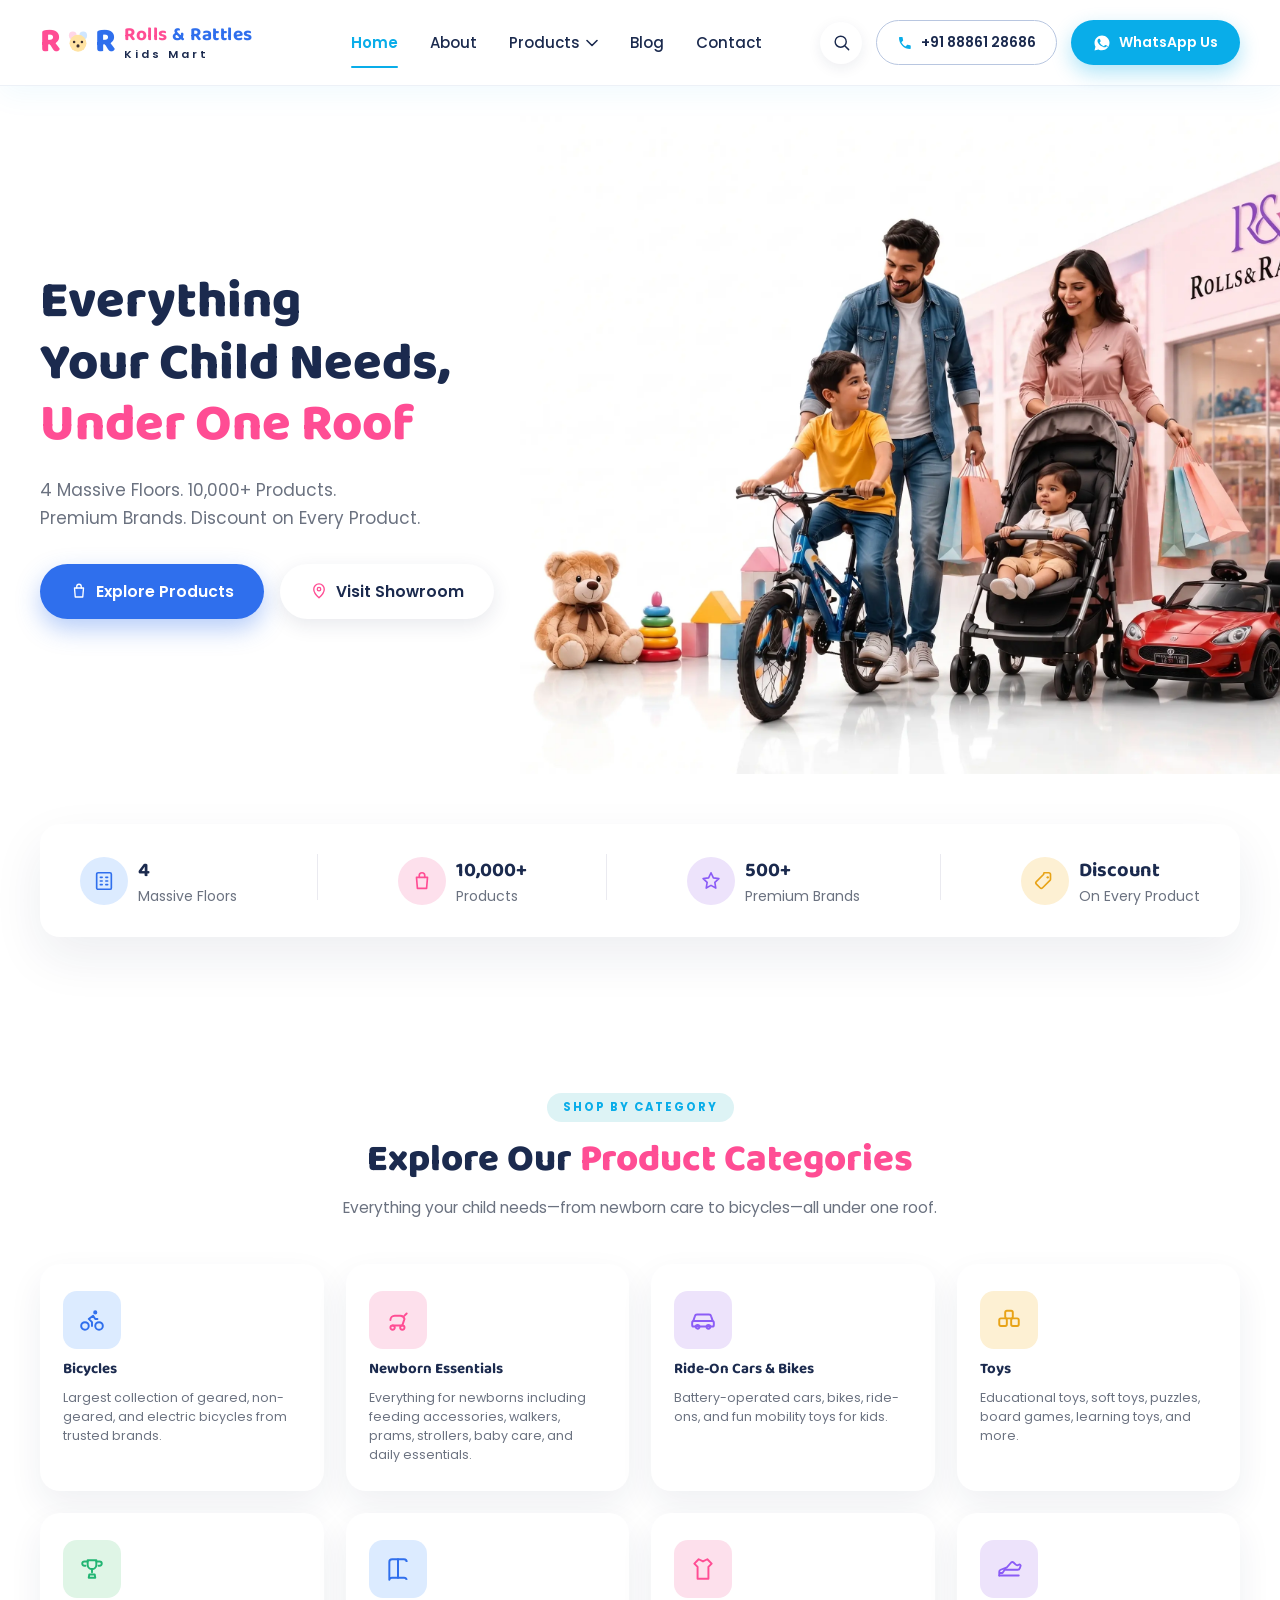
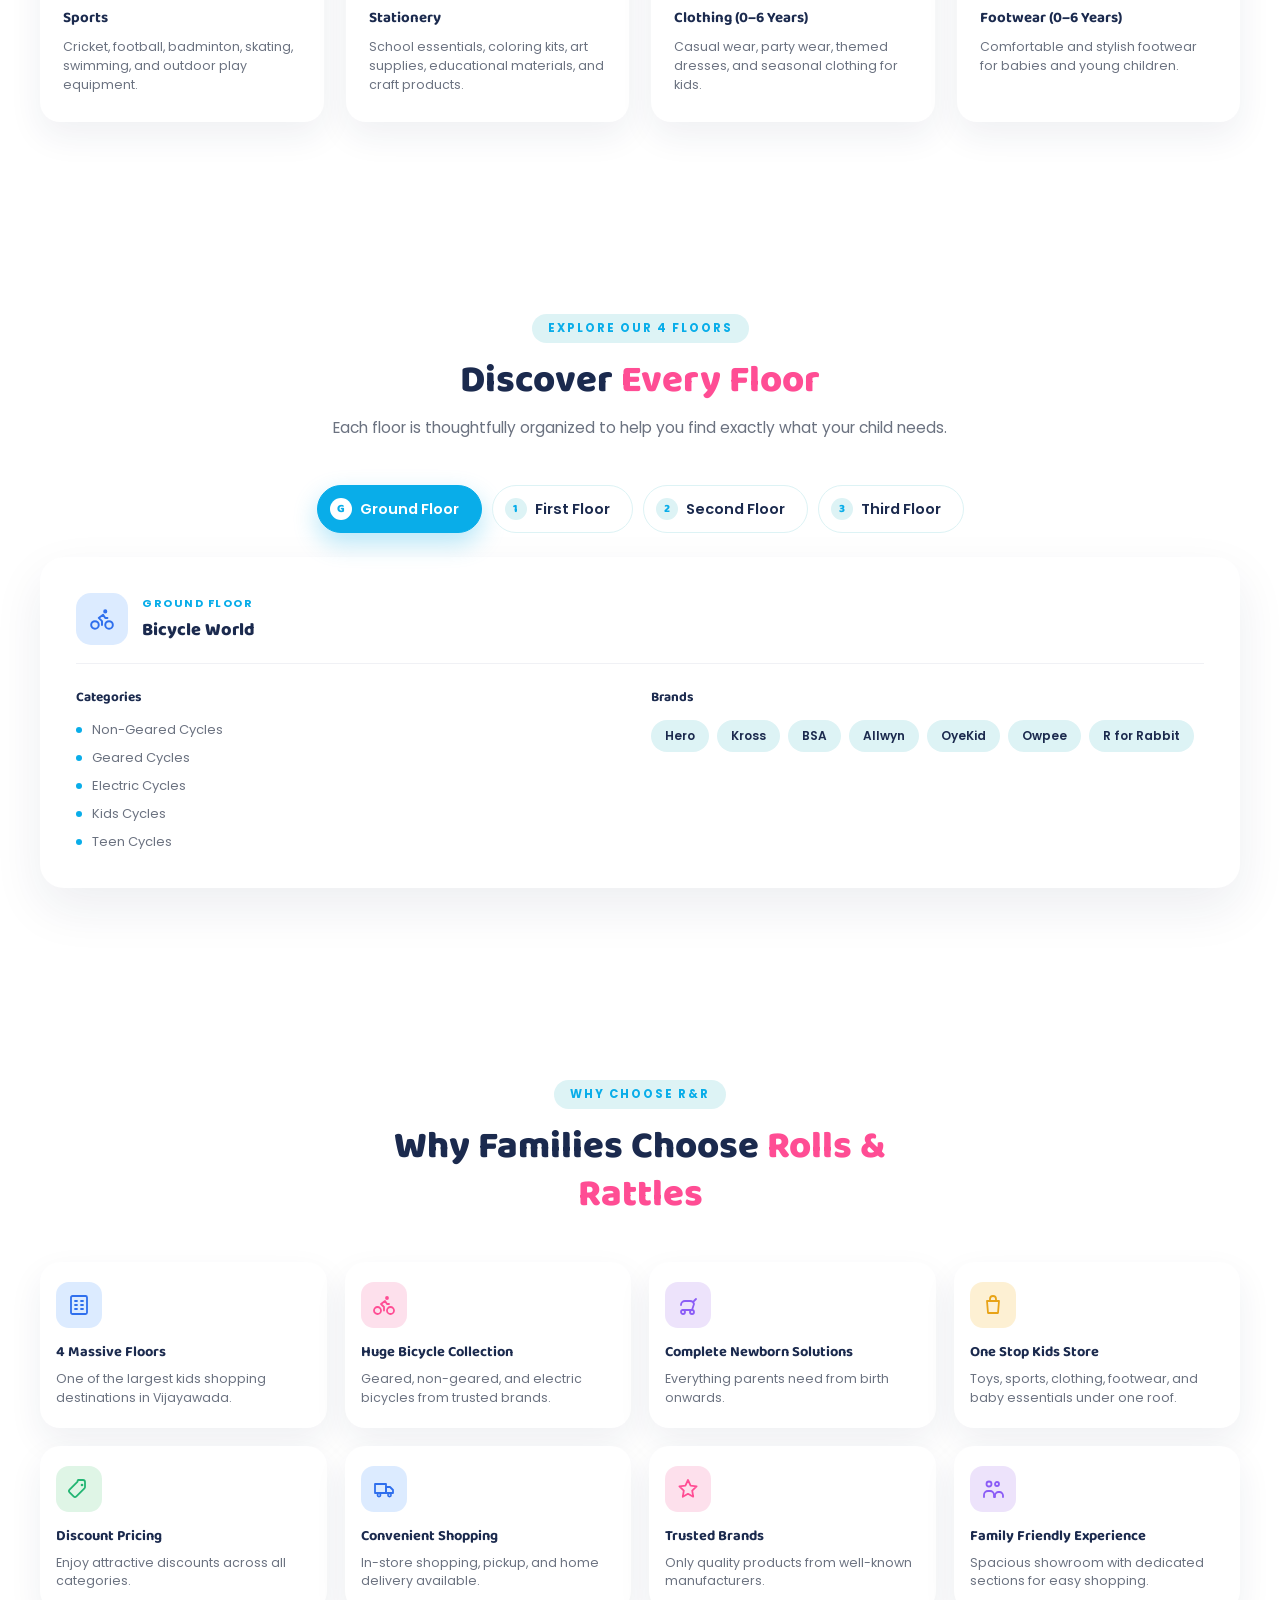
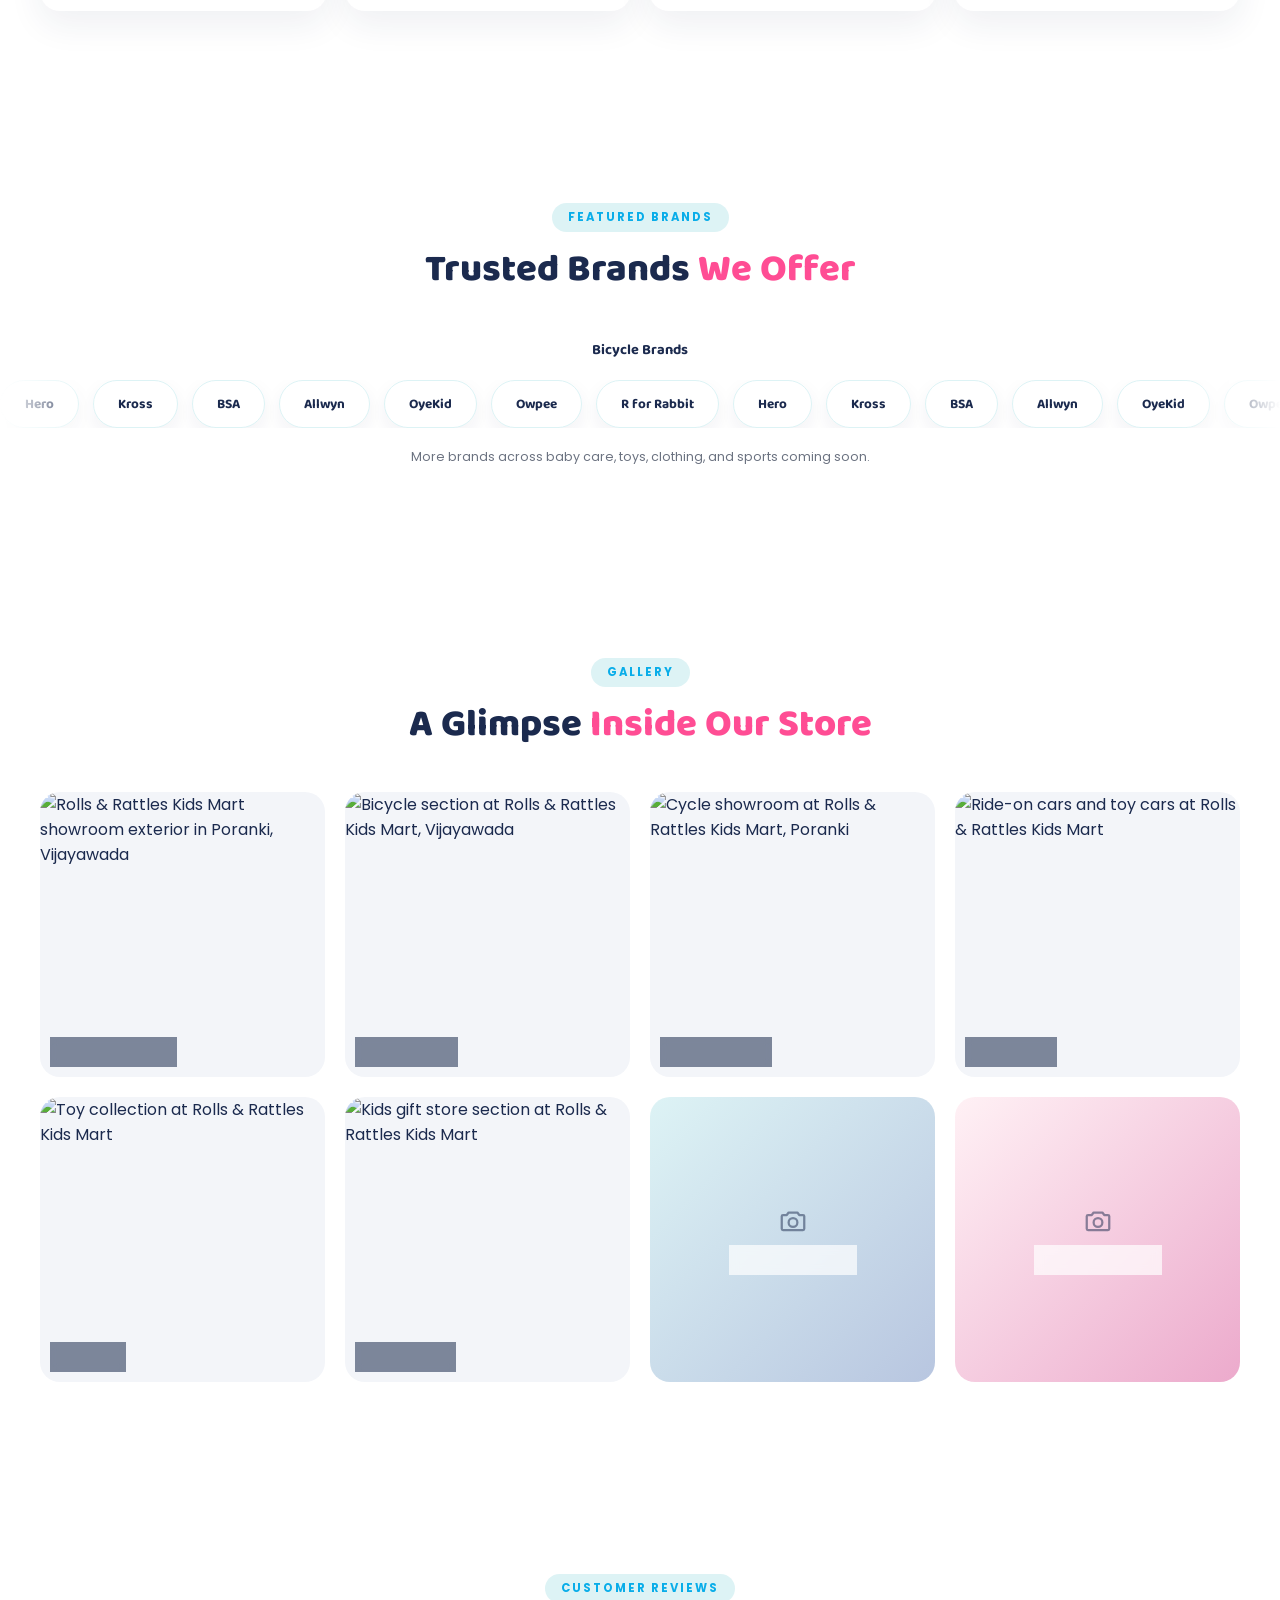
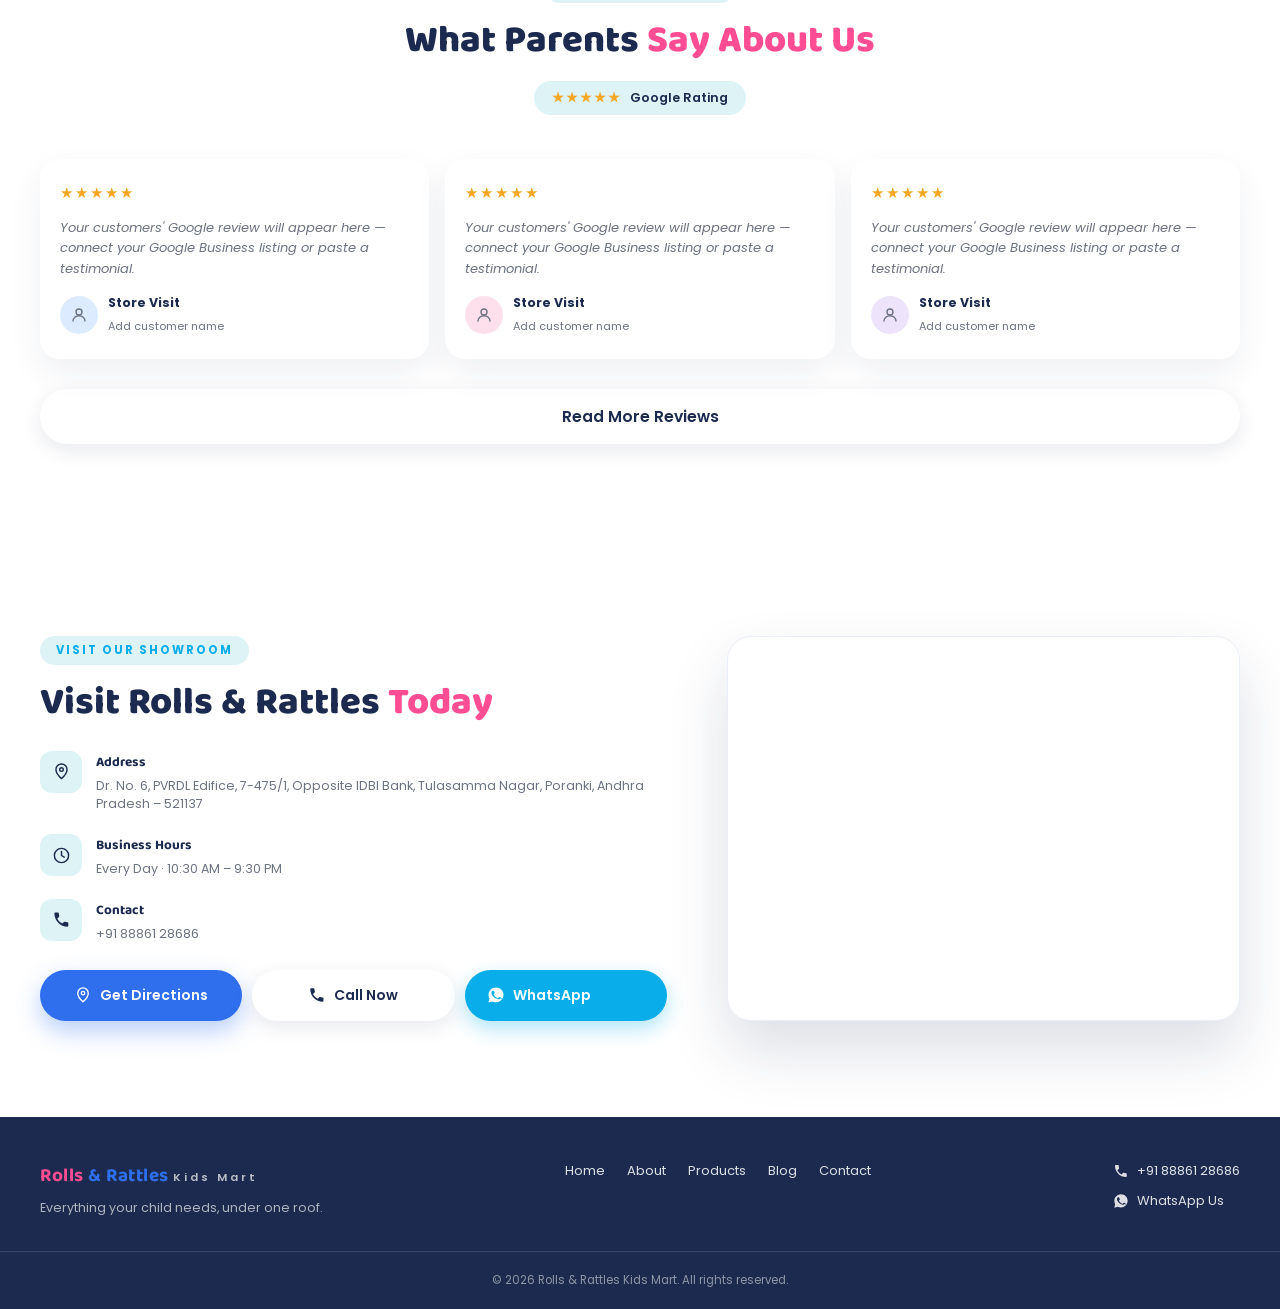
==== homepage/index.html @ 53bf8aaf "Initial commit: Rolls & Rattles Kids Mart homepage Responsive mobile-first homepage with hero, produ" ====
<!DOCTYPE html>
<html lang="en">
<head>
<meta charset="UTF-8">
<meta name="viewport" content="width=device-width, initial-scale=1.0">
<title>Rolls &amp; Rattles Kids Mart</title>
<link rel="preconnect" href="https://fonts.googleapis.com">
<link rel="preconnect" href="https://fonts.gstatic.com" crossorigin>
<link href="https://fonts.googleapis.com/css2?family=Baloo+2:wght@600;700;800&family=Poppins:wght@400;500;600;700&display=swap" rel="stylesheet">
<link rel="stylesheet" href="style.css">
</head>
<body>

<svg style="position:absolute; width:0; height:0; overflow:hidden;" aria-hidden="true">
  <defs>
    <symbol id="icon-bike" viewBox="0 0 24 24">
      <circle cx="5.5" cy="17.5" r="3.5" fill="none" stroke="currentColor" stroke-width="1.8"/>
      <circle cx="18.5" cy="17.5" r="3.5" fill="none" stroke="currentColor" stroke-width="1.8"/>
      <path d="M15 6a1 1 0 1 0 0-2 1 1 0 0 0 0 2zM12 17.5V14l-3-3 4-3 2 3h2" fill="none" stroke="currentColor" stroke-width="1.8" stroke-linecap="round" stroke-linejoin="round"/>
    </symbol>
    <symbol id="icon-baby" viewBox="0 0 24 24">
      <circle cx="7" cy="19" r="2" fill="none" stroke="currentColor" stroke-width="1.8"/>
      <circle cx="16" cy="19" r="2" fill="none" stroke="currentColor" stroke-width="1.8"/>
      <path d="M7 17h9l2-6a4 4 0 0 0-4-3H9a4 4 0 0 0-4 4M18 8l2-2" fill="none" stroke="currentColor" stroke-width="1.8" stroke-linecap="round" stroke-linejoin="round"/>
    </symbol>
    <symbol id="icon-car" viewBox="0 0 24 24">
      <path d="M3 13l1.5-4.5A2 2 0 0 1 6.4 7h11.2a2 2 0 0 1 1.9 1.5L21 13" fill="none" stroke="currentColor" stroke-width="1.8" stroke-linecap="round" stroke-linejoin="round"/>
      <rect x="2" y="13" width="20" height="5" rx="1.5" fill="none" stroke="currentColor" stroke-width="1.8"/>
      <circle cx="7" cy="18.3" r="1.7" fill="none" stroke="currentColor" stroke-width="1.8"/>
      <circle cx="17" cy="18.3" r="1.7" fill="none" stroke="currentColor" stroke-width="1.8"/>
    </symbol>
    <symbol id="icon-toy" viewBox="0 0 24 24">
      <rect x="3" y="10.5" width="7" height="7" rx="1.5" fill="none" stroke="currentColor" stroke-width="1.8"/>
      <rect x="14" y="10.5" width="7" height="7" rx="1.5" fill="none" stroke="currentColor" stroke-width="1.8"/>
      <rect x="8.5" y="3.5" width="7" height="7" rx="1.5" fill="none" stroke="currentColor" stroke-width="1.8"/>
    </symbol>
    <symbol id="icon-trophy" viewBox="0 0 24 24">
      <path d="M8 4h8v4a4 4 0 0 1-8 0V4z" fill="none" stroke="currentColor" stroke-width="1.8" stroke-linejoin="round"/>
      <path d="M8 5H5a2 2 0 0 0 0 4h1M16 5h3a2 2 0 0 1 0 4h-1" fill="none" stroke="currentColor" stroke-width="1.8" stroke-linecap="round"/>
      <path d="M12 12v3M9 20h6M9.5 17h5l.5 3H9l.5-3z" fill="none" stroke="currentColor" stroke-width="1.8" stroke-linecap="round" stroke-linejoin="round"/>
    </symbol>
    <symbol id="icon-book" viewBox="0 0 24 24">
      <path d="M4 5.5A2.5 2.5 0 0 1 6.5 3H12v17H6.5A2.5 2.5 0 0 0 4 22V5.5z" fill="none" stroke="currentColor" stroke-width="1.8" stroke-linejoin="round"/>
      <path d="M20 5.5A2.5 2.5 0 0 0 17.5 3H12v17h5.5a2.5 2.5 0 0 1 2.5 2" fill="none" stroke="currentColor" stroke-width="1.8" stroke-linejoin="round"/>
    </symbol>
    <symbol id="icon-shirt" viewBox="0 0 24 24">
      <path d="M8 3l4 2 4-2 4 4-3 3v11H7V10L4 7l4-4z" fill="none" stroke="currentColor" stroke-width="1.8" stroke-linejoin="round"/>
    </symbol>
    <symbol id="icon-shoe" viewBox="0 0 24 24">
      <path d="M3 18v-3.5c0-.8.5-1.5 1.3-1.8L10 10.5 14 6c.6-.6 1.6-.6 2.2 0L18 7.8c.7.7 1.8.9 2.7.5l.6-.3c.8-.4 1.7.4 1.4 1.2l-.7 2c-.3.9-1.1 1.5-2 1.5H8l-2 3H3z" fill="none" stroke="currentColor" stroke-width="1.7" stroke-linecap="round" stroke-linejoin="round"/>
      <path d="M3 18h18" fill="none" stroke="currentColor" stroke-width="1.7" stroke-linecap="round"/>
    </symbol>
    <symbol id="icon-store" viewBox="0 0 24 24">
      <rect x="4" y="3" width="16" height="18" rx="1.5" fill="none" stroke="currentColor" stroke-width="1.8"/>
      <path d="M8 8h2M14 8h2M8 12h2M14 12h2M8 16h2M14 16h2" fill="none" stroke="currentColor" stroke-width="1.8" stroke-linecap="round"/>
    </symbol>
    <symbol id="icon-tag" viewBox="0 0 24 24">
      <path d="M11 3h5a2 2 0 0 1 2 2v5a2 2 0 0 1-.6 1.4l-8 8a2 2 0 0 1-2.8 0l-4-4a2 2 0 0 1 0-2.8l8-8A2 2 0 0 1 11 3z" fill="none" stroke="currentColor" stroke-width="1.8" stroke-linejoin="round"/>
      <circle cx="15" cy="8" r="1.3" fill="currentColor" stroke="none"/>
    </symbol>
    <symbol id="icon-truck" viewBox="0 0 24 24">
      <path d="M3 7h11v9H3z" fill="none" stroke="currentColor" stroke-width="1.8" stroke-linejoin="round"/>
      <path d="M14 10h4l3 3v3h-7z" fill="none" stroke="currentColor" stroke-width="1.8" stroke-linejoin="round"/>
      <circle cx="7" cy="18" r="1.6" fill="none" stroke="currentColor" stroke-width="1.6"/>
      <circle cx="17.5" cy="18" r="1.6" fill="none" stroke="currentColor" stroke-width="1.6"/>
    </symbol>
    <symbol id="icon-star" viewBox="0 0 24 24">
      <path d="M12 3l2.6 5.6 6 .8-4.4 4.2 1 6.1L12 16.8 6.8 19.7l1-6.1L3.4 9.4l6-.8L12 3z" fill="none" stroke="currentColor" stroke-width="1.8" stroke-linejoin="round"/>
    </symbol>
    <symbol id="icon-family" viewBox="0 0 24 24">
      <circle cx="8" cy="7" r="2.5" fill="none" stroke="currentColor" stroke-width="1.8"/>
      <circle cx="16" cy="7" r="2" fill="none" stroke="currentColor" stroke-width="1.8"/>
      <path d="M3 20v-2a4 4 0 0 1 4-4h2a4 4 0 0 1 4 4v2M14 20v-1.5a3.5 3.5 0 0 1 3.5-3.5h1a3.5 3.5 0 0 1 3.5 3.5V20" fill="none" stroke="currentColor" stroke-width="1.8" stroke-linecap="round" stroke-linejoin="round"/>
    </symbol>
    <symbol id="icon-bag" viewBox="0 0 24 24">
      <path d="M6 8h12l-1 12H7L6 8z" fill="none" stroke="currentColor" stroke-width="1.8" stroke-linejoin="round"/>
      <path d="M9 8V6a3 3 0 0 1 6 0v2" fill="none" stroke="currentColor" stroke-width="1.8" stroke-linecap="round"/>
    </symbol>
    <symbol id="icon-pin" viewBox="0 0 24 24">
      <path d="M12 21s7-6.2 7-11.5A7 7 0 0 0 5 9.5C5 14.8 12 21 12 21z" fill="none" stroke="currentColor" stroke-width="1.8" stroke-linejoin="round"/>
      <circle cx="12" cy="9.5" r="2.3" fill="none" stroke="currentColor" stroke-width="1.8"/>
    </symbol>
    <symbol id="icon-clock" viewBox="0 0 24 24">
      <circle cx="12" cy="12" r="9" fill="none" stroke="currentColor" stroke-width="1.8"/>
      <path d="M12 7v5l3.5 2" fill="none" stroke="currentColor" stroke-width="1.8" stroke-linecap="round" stroke-linejoin="round"/>
    </symbol>
    <symbol id="icon-camera" viewBox="0 0 24 24">
      <path d="M4 8h3l1.5-2h7L17 8h3a1 1 0 0 1 1 1v10a1 1 0 0 1-1 1H4a1 1 0 0 1-1-1V9a1 1 0 0 1 1-1z" fill="none" stroke="currentColor" stroke-width="1.8" stroke-linejoin="round"/>
      <circle cx="12" cy="14" r="3.5" fill="none" stroke="currentColor" stroke-width="1.8"/>
    </symbol>
    <symbol id="icon-user" viewBox="0 0 24 24">
      <circle cx="12" cy="8" r="4" fill="none" stroke="currentColor" stroke-width="1.8"/>
      <path d="M4 20c0-4 3.6-7 8-7s8 3 8 7" fill="none" stroke="currentColor" stroke-width="1.8" stroke-linecap="round"/>
    </symbol>
    <symbol id="icon-phone" viewBox="0 0 24 24">
      <path d="M6.6 10.8c1.4 2.7 3.6 4.9 6.3 6.3l2.1-2.1c.3-.3.7-.4 1-.2 1.1.4 2.3.6 3.6.6.6 0 1 .4 1 1V20c0 .6-.4 1-1 1C10.6 21 3 13.4 3 4c0-.6.4-1 1-1h3.6c.6 0 1 .4 1 1 0 1.3.2 2.5.6 3.6.1.4 0 .8-.3 1.1L6.6 10.8z" fill="currentColor" stroke="none"/>
    </symbol>
    <symbol id="icon-whatsapp" viewBox="0 0 24 24">
      <path d="M12 2C6.5 2 2 6.5 2 12c0 1.8.5 3.5 1.3 5L2 22l5.2-1.4c1.4.8 3.1 1.2 4.8 1.2 5.5 0 10-4.5 10-10S17.5 2 12 2zm5.9 14.2c-.2.7-1.4 1.3-2 1.4-.5.1-1.2.1-1.9-.1-.4-.1-1-.3-1.7-.7-3-1.3-5-4.3-5.1-4.5-.2-.2-1.2-1.6-1.2-3.1s.8-2.2 1.1-2.5c.3-.3.6-.4.8-.4h.6c.2 0 .5 0 .7.5.3.7.9 2.2 1 2.4.1.2.2.4 0 .6-.1.2-.2.4-.4.6-.2.2-.4.5-.6.6-.2.2-.4.4-.2.8.2.4 1 1.6 2.1 2.6 1.4 1.3 2.6 1.7 3 1.9.4.2.6.1.8-.1.2-.2.9-1 1.1-1.4.2-.4.4-.3.7-.2.3.1 1.8.9 2.1 1 .3.2.5.2.6.4.1.2.1.9-.1 1.6z" fill="currentColor" stroke="none"/>
    </symbol>
  </defs>
</svg>

<header class="site-header" id="siteHeader">
  <div class="container header-inner">

    <a href="#" class="logo">
      <span class="logo-mark">
        <span class="logo-r pink">R</span>
        <svg class="logo-bear" viewBox="0 0 40 40" fill="none" xmlns="http://www.w3.org/2000/svg">
          <circle cx="12" cy="10" r="6" fill="#FFD6E7"/>
          <circle cx="28" cy="10" r="6" fill="#CFE6FF"/>
          <circle cx="20" cy="22" r="13" fill="#FFE3A3"/>
          <circle cx="14" cy="20" r="2" fill="#3A2E2E"/>
          <circle cx="26" cy="20" r="2" fill="#3A2E2E"/>
          <circle cx="20" cy="26" r="2.4" fill="#3A2E2E"/>
        </svg>
        <span class="logo-r blue">R</span>
      </span>
      <span class="logo-text">
        <span class="brand-name"><span class="pink">Rolls</span> <span class="blue">&amp; Rattles</span></span>
        <span class="brand-sub">Kids Mart</span>
      </span>
    </a>

    <nav class="nav" id="mainNav">
      <ul class="nav-list">
        <li class="nav-item"><a href="#" class="nav-link active">Home</a></li>
        <li class="nav-item"><a href="#" class="nav-link">About</a></li>

        <li class="nav-item dropdown" id="productsDropdown">
          <button class="nav-link dropdown-toggle" type="button" aria-haspopup="true" aria-expanded="false">
            Products
            <svg class="chevron" width="12" height="8" viewBox="0 0 12 8" fill="none"><path d="M1 1.5L6 6.5L11 1.5" stroke="currentColor" stroke-width="1.6" stroke-linecap="round" stroke-linejoin="round"/></svg>
          </button>

          <div class="mega-menu">
            <ul class="mega-list">
              <li><a href="#"><span class="mega-thumb" style="background:linear-gradient(135deg,#DDF3F5,#B8C6E0);"><svg class="icon" width="18" height="18"><use href="#icon-bike"></use></svg></span>Bicycles</a></li>
              <li><a href="#"><span class="mega-thumb" style="background:linear-gradient(135deg,#FFF1F5,#ECAACC);"><svg class="icon" width="18" height="18"><use href="#icon-baby"></use></svg></span>Newborn Essentials</a></li>
              <li><a href="#"><span class="mega-thumb" style="background:linear-gradient(135deg,#DDF3F5,#09ADE9);"><svg class="icon" width="18" height="18"><use href="#icon-car"></use></svg></span>Ride-On Cars &amp; Bikes</a></li>
              <li><a href="#"><span class="mega-thumb" style="background:linear-gradient(135deg,#FFF1F5,#B8C6E0);"><svg class="icon" width="18" height="18"><use href="#icon-toy"></use></svg></span>Toys</a></li>
              <li><a href="#"><span class="mega-thumb" style="background:linear-gradient(135deg,#DDF3F5,#ECAACC);"><svg class="icon" width="18" height="18"><use href="#icon-trophy"></use></svg></span>Sports</a></li>
              <li><a href="#"><span class="mega-thumb" style="background:linear-gradient(135deg,#FFF1F5,#09ADE9);"><svg class="icon" width="18" height="18"><use href="#icon-book"></use></svg></span>Stationery</a></li>
              <li><a href="#"><span class="mega-thumb" style="background:linear-gradient(135deg,#DDF3F5,#ECAACC);"><svg class="icon" width="18" height="18"><use href="#icon-shirt"></use></svg></span>Clothing (0&ndash;6 Years)</a></li>
              <li><a href="#"><span class="mega-thumb" style="background:linear-gradient(135deg,#FFF1F5,#B8C6E0);"><svg class="icon" width="18" height="18"><use href="#icon-shoe"></use></svg></span>Footwear (0&ndash;6 Years)</a></li>
            </ul>
          </div>
        </li>

        <li class="nav-item"><a href="#" class="nav-link">Blog</a></li>
        <li class="nav-item"><a href="#" class="nav-link">Contact</a></li>
      </ul>
    </nav>

    <div class="header-actions">

      <div class="search-wrap" id="searchWrap">
        <input type="text" class="search-box" id="searchInput" placeholder="Search products...">
        <button class="icon-btn search-btn" id="searchBtn" aria-label="Search">
          <svg width="19" height="19" viewBox="0 0 24 24" fill="none"><circle cx="11" cy="11" r="7" stroke="#1B2A4E" stroke-width="1.8"/><path d="M21 21l-4.3-4.3" stroke="#1B2A4E" stroke-width="1.8" stroke-linecap="round"/></svg>
        </button>
      </div>

      <a href="tel:+918886128686" class="call-btn">
        <svg width="16" height="16" viewBox="0 0 24 24" fill="none"><path d="M6.6 10.8c1.4 2.7 3.6 4.9 6.3 6.3l2.1-2.1c.3-.3.7-.4 1-.2 1.1.4 2.3.6 3.6.6.6 0 1 .4 1 1V20c0 .6-.4 1-1 1C10.6 21 3 13.4 3 4c0-.6.4-1 1-1h3.6c.6 0 1 .4 1 1 0 1.3.2 2.5.6 3.6.1.4 0 .8-.3 1.1L6.6 10.8z" fill="#09ADE9"/></svg>
        <span>+91 88861 28686</span>
      </a>

      <a href="#" class="whatsapp-btn">
        <svg width="18" height="18" viewBox="0 0 24 24" fill="none"><path d="M12 2C6.5 2 2 6.5 2 12c0 1.8.5 3.5 1.3 5L2 22l5.2-1.4c1.4.8 3.1 1.2 4.8 1.2 5.5 0 10-4.5 10-10S17.5 2 12 2zm5.9 14.2c-.2.7-1.4 1.3-2 1.4-.5.1-1.2.1-1.9-.1-.4-.1-1-.3-1.7-.7-3-1.3-5-4.3-5.1-4.5-.2-.2-1.2-1.6-1.2-3.1s.8-2.2 1.1-2.5c.3-.3.6-.4.8-.4h.6c.2 0 .5 0 .7.5.3.7.9 2.2 1 2.4.1.2.2.4 0 .6-.1.2-.2.4-.4.6-.2.2-.4.5-.6.6-.2.2-.4.4-.2.8.2.4 1 1.6 2.1 2.6 1.4 1.3 2.6 1.7 3 1.9.4.2.6.1.8-.1.2-.2.9-1 1.1-1.4.2-.4.4-.3.7-.2.3.1 1.8.9 2.1 1 .3.2.5.2.6.4.1.2.1.9-.1 1.6z" fill="#fff"/></svg>
        <span>WhatsApp Us</span>
      </a>

      <button class="hamburger" id="hamburgerBtn" aria-label="Open menu">
        <span></span><span></span><span></span>
      </button>
    </div>

  </div>
</header>

<div class="mobile-overlay" id="mobileOverlay"></div>

<div class="mobile-menu" id="mobileMenu">
  <div class="mobile-menu-head">
    <span class="brand-name"><span class="pink">Rolls</span> <span class="blue">&amp; Rattles</span></span>
    <button class="mobile-close" id="mobileClose" aria-label="Close menu">
      <svg width="20" height="20" viewBox="0 0 24 24" fill="none"><path d="M5 5l14 14M19 5L5 19" stroke="#1B2A4E" stroke-width="2" stroke-linecap="round"/></svg>
    </button>
  </div>

  <nav class="mobile-nav">
    <a href="#" class="mobile-link active">Home</a>
    <a href="#" class="mobile-link">About</a>

    <div class="mobile-accordion">
      <button class="mobile-accordion-toggle" type="button">
        Products
        <svg class="chevron" width="12" height="8" viewBox="0 0 12 8" fill="none"><path d="M1 1.5L6 6.5L11 1.5" stroke="#1B2A4E" stroke-width="1.6" stroke-linecap="round" stroke-linejoin="round"/></svg>
      </button>
      <div class="mobile-accordion-panel">
        <a href="#" class="mobile-cat-link"><svg class="icon" width="18" height="18"><use href="#icon-bike"></use></svg>Bicycles</a>
        <a href="#" class="mobile-cat-link"><svg class="icon" width="18" height="18"><use href="#icon-baby"></use></svg>Newborn Essentials</a>
        <a href="#" class="mobile-cat-link"><svg class="icon" width="18" height="18"><use href="#icon-car"></use></svg>Ride-On Cars &amp; Bikes</a>
        <a href="#" class="mobile-cat-link"><svg class="icon" width="18" height="18"><use href="#icon-toy"></use></svg>Toys</a>
        <a href="#" class="mobile-cat-link"><svg class="icon" width="18" height="18"><use href="#icon-trophy"></use></svg>Sports</a>
        <a href="#" class="mobile-cat-link"><svg class="icon" width="18" height="18"><use href="#icon-book"></use></svg>Stationery</a>
        <a href="#" class="mobile-cat-link"><svg class="icon" width="18" height="18"><use href="#icon-shirt"></use></svg>Clothing (0&ndash;6 Years)</a>
        <a href="#" class="mobile-cat-link"><svg class="icon" width="18" height="18"><use href="#icon-shoe"></use></svg>Footwear (0&ndash;6 Years)</a>
      </div>
    </div>

    <a href="#" class="mobile-link">Blog</a>
    <a href="#" class="mobile-link">Contact</a>
  </nav>

  <div class="mobile-actions">
    <a href="tel:+918886128686" class="call-btn">
      <svg width="16" height="16" viewBox="0 0 24 24" fill="none"><path d="M6.6 10.8c1.4 2.7 3.6 4.9 6.3 6.3l2.1-2.1c.3-.3.7-.4 1-.2 1.1.4 2.3.6 3.6.6.6 0 1 .4 1 1V20c0 .6-.4 1-1 1C10.6 21 3 13.4 3 4c0-.6.4-1 1-1h3.6c.6 0 1 .4 1 1 0 1.3.2 2.5.6 3.6.1.4 0 .8-.3 1.1L6.6 10.8z" fill="#09ADE9"/></svg>
      <span>+91 88861 28686</span>
    </a>
    <a href="#" class="whatsapp-btn">
      <svg width="18" height="18" viewBox="0 0 24 24" fill="none"><path d="M12 2C6.5 2 2 6.5 2 12c0 1.8.5 3.5 1.3 5L2 22l5.2-1.4c1.4.8 3.1 1.2 4.8 1.2 5.5 0 10-4.5 10-10S17.5 2 12 2zm5.9 14.2c-.2.7-1.4 1.3-2 1.4-.5.1-1.2.1-1.9-.1-.4-.1-1-.3-1.7-.7-3-1.3-5-4.3-5.1-4.5-.2-.2-1.2-1.6-1.2-3.1s.8-2.2 1.1-2.5c.3-.3.6-.4.8-.4h.6c.2 0 .5 0 .7.5.3.7.9 2.2 1 2.4.1.2.2.4 0 .6-.1.2-.2.4-.4.6-.2.2-.4.5-.6.6-.2.2-.4.4-.2.8.2.4 1 1.6 2.1 2.6 1.4 1.3 2.6 1.7 3 1.9.4.2.6.1.8-.1.2-.2.9-1 1.1-1.4.2-.4.4-.3.7-.2.3.1 1.8.9 2.1 1 .3.2.5.2.6.4.1.2.1.9-.1 1.6z" fill="#fff"/></svg>
      <span>WhatsApp Us</span>
    </a>
  </div>
</div>

<section class="hero">
  <div class="container hero-inner">

    <div class="hero-content">
      <h1 class="hero-heading">
        <span class="navy">Everything</span>
        <span class="navy">Your Child Needs,</span>
        <span class="pink">Under One Roof</span>
      </h1>
      <p class="hero-sub">4 Massive Floors. 10,000+ Products.<br>Premium Brands. Discount on Every Product.</p>
      <div class="hero-buttons">
        <a href="#" class="btn btn-primary">
          <svg width="18" height="18" viewBox="0 0 24 24" fill="none"><path d="M6 8h12l-1 12H7L6 8z" stroke="#fff" stroke-width="1.8" stroke-linejoin="round"/><path d="M9 8V6a3 3 0 0 1 6 0v2" stroke="#fff" stroke-width="1.8" stroke-linecap="round"/></svg>
          Explore Products
        </a>
        <a href="#" class="btn btn-secondary">
          <svg width="18" height="18" viewBox="0 0 24 24" fill="none"><path d="M12 21s7-6.2 7-11.5A7 7 0 0 0 5 9.5C5 14.8 12 21 12 21z" stroke="#FF4D94" stroke-width="1.8" stroke-linejoin="round"/><circle cx="12" cy="9.5" r="2.3" stroke="#FF4D94" stroke-width="1.8"/></svg>
          Visit Showroom
        </a>
      </div>
    </div>

    <div class="hero-image">
      <img src="assests\Rolls_and_Rattles_Hero_Image.webp" alt="Happy family shopping at Rolls &amp; Rattles Kids Mart">
    </div>

  </div>

  <div class="container">
    <div class="stats-bar">

      <div class="stat">
        <span class="stat-icon icon-blue">
          <svg width="22" height="22" viewBox="0 0 24 24" fill="none"><rect x="4" y="3" width="16" height="18" rx="1.5" stroke="#2F6FED" stroke-width="1.8"/><path d="M8 8h2M14 8h2M8 12h2M14 12h2M8 16h2M14 16h2" stroke="#2F6FED" stroke-width="1.8" stroke-linecap="round"/></svg>
        </span>
        <span class="stat-text"><strong>4</strong><p>Massive Floors</p></span>
      </div>

      <span class="stat-divider"></span>

      <div class="stat">
        <span class="stat-icon icon-pink">
          <svg width="22" height="22" viewBox="0 0 24 24" fill="none"><path d="M6 8h12l-1 12H7L6 8z" stroke="#FF4D94" stroke-width="1.8" stroke-linejoin="round"/><path d="M9 8V6a3 3 0 0 1 6 0v2" stroke="#FF4D94" stroke-width="1.8" stroke-linecap="round"/></svg>
        </span>
        <span class="stat-text"><strong>10,000+</strong><p>Products</p></span>
      </div>

      <span class="stat-divider"></span>

      <div class="stat">
        <span class="stat-icon icon-purple">
          <svg width="22" height="22" viewBox="0 0 24 24" fill="none"><path d="M12 3l2.6 5.6 6 .8-4.4 4.2 1 6.1L12 16.8 6.8 19.7l1-6.1L3.4 9.4l6-.8L12 3z" stroke="#8B5CF6" stroke-width="1.8" stroke-linejoin="round"/></svg>
        </span>
        <span class="stat-text"><strong>500+</strong><p>Premium Brands</p></span>
      </div>

      <span class="stat-divider"></span>

      <div class="stat">
        <span class="stat-icon icon-gold">
          <svg width="22" height="22" viewBox="0 0 24 24" fill="none"><path d="M11 3h5a2 2 0 0 1 2 2v5a2 2 0 0 1-.6 1.4l-8 8a2 2 0 0 1-2.8 0l-4-4a2 2 0 0 1 0-2.8l8-8A2 2 0 0 1 11 3z" stroke="#E8A317" stroke-width="1.8" stroke-linejoin="round"/><circle cx="15" cy="8" r="1.3" fill="#E8A317"/></svg>
        </span>
        <span class="stat-text"><strong>Discount</strong><p>On Every Product</p></span>
      </div>

      

    </div>
  </div>
</section>

<!-- ================= SHOP BY CATEGORY ================= -->
<section class="section categories" id="categories">
  <div class="container">
    <div class="section-head reveal">
      <span class="eyebrow">Shop by Category</span>
      <h2 class="section-title">Explore Our <span class="pink">Product Categories</span></h2>
      <p class="section-sub">Everything your child needs&mdash;from newborn care to bicycles&mdash;all under one roof.</p>
    </div>

    <div class="category-grid">
      <a href="#" class="category-card reveal">
        <span class="category-icon icon-blue"><svg class="icon" width="26" height="26"><use href="#icon-bike"></use></svg></span>
        <h3>Bicycles</h3>
        <p>Largest collection of geared, non-geared, and electric bicycles from trusted brands.</p>
      </a>
      <a href="#" class="category-card reveal">
        <span class="category-icon icon-pink"><svg class="icon" width="26" height="26"><use href="#icon-baby"></use></svg></span>
        <h3>Newborn Essentials</h3>
        <p>Everything for newborns including feeding accessories, walkers, prams, strollers, baby care, and daily essentials.</p>
      </a>
      <a href="#" class="category-card reveal">
        <span class="category-icon icon-purple"><svg class="icon" width="26" height="26"><use href="#icon-car"></use></svg></span>
        <h3>Ride-On Cars &amp; Bikes</h3>
        <p>Battery-operated cars, bikes, ride-ons, and fun mobility toys for kids.</p>
      </a>
      <a href="#" class="category-card reveal">
        <span class="category-icon icon-gold"><svg class="icon" width="26" height="26"><use href="#icon-toy"></use></svg></span>
        <h3>Toys</h3>
        <p>Educational toys, soft toys, puzzles, board games, learning toys, and more.</p>
      </a>
      <a href="#" class="category-card reveal">
        <span class="category-icon icon-green"><svg class="icon" width="26" height="26"><use href="#icon-trophy"></use></svg></span>
        <h3>Sports</h3>
        <p>Cricket, football, badminton, skating, swimming, and outdoor play equipment.</p>
      </a>
      <a href="#" class="category-card reveal">
        <span class="category-icon icon-blue"><svg class="icon" width="26" height="26"><use href="#icon-book"></use></svg></span>
        <h3>Stationery</h3>
        <p>School essentials, coloring kits, art supplies, educational materials, and craft products.</p>
      </a>
      <a href="#" class="category-card reveal">
        <span class="category-icon icon-pink"><svg class="icon" width="26" height="26"><use href="#icon-shirt"></use></svg></span>
        <h3>Clothing (0&ndash;6 Years)</h3>
        <p>Casual wear, party wear, themed dresses, and seasonal clothing for kids.</p>
      </a>
      <a href="#" class="category-card reveal">
        <span class="category-icon icon-purple"><svg class="icon" width="26" height="26"><use href="#icon-shoe"></use></svg></span>
        <h3>Footwear (0&ndash;6 Years)</h3>
        <p>Comfortable and stylish footwear for babies and young children.</p>
      </a>
    </div>
  </div>
</section>

<!-- ================= EXPLORE OUR 4 FLOORS ================= -->
<section class="section floors" id="floors">
  <div class="container">
    <div class="section-head reveal">
      <span class="eyebrow">Explore Our 4 Floors</span>
      <h2 class="section-title">Discover <span class="pink">Every Floor</span></h2>
      <p class="section-sub">Each floor is thoughtfully organized to help you find exactly what your child needs.</p>
    </div>

    <div class="floor-tabs reveal" id="floorTabs">
      <button class="floor-tab active" type="button" data-floor="ground"><span class="floor-tab-badge">G</span>Ground Floor</button>
      <button class="floor-tab" type="button" data-floor="first"><span class="floor-tab-badge">1</span>First Floor</button>
      <button class="floor-tab" type="button" data-floor="second"><span class="floor-tab-badge">2</span>Second Floor</button>
      <button class="floor-tab" type="button" data-floor="third"><span class="floor-tab-badge">3</span>Third Floor</button>
    </div>

    <div class="floor-panels reveal">

      <div class="floor-panel active" data-floor="ground">
        <div class="floor-panel-head">
          <span class="floor-panel-icon icon-blue"><svg class="icon" width="26" height="26"><use href="#icon-bike"></use></svg></span>
          <div>
            <span class="floor-panel-eyebrow">Ground Floor</span>
            <h3>Bicycle World</h3>
          </div>
        </div>
        <div class="floor-groups">
          <div class="floor-group">
            <h4>Categories</h4>
            <ul class="floor-list">
              <li>Non-Geared Cycles</li>
              <li>Geared Cycles</li>
              <li>Electric Cycles</li>
              <li>Kids Cycles</li>
              <li>Teen Cycles</li>
            </ul>
          </div>
          <div class="floor-group">
            <h4>Brands</h4>
            <div class="brand-chips">
              <span class="brand-chip">Hero</span>
              <span class="brand-chip">Kross</span>
              <span class="brand-chip">BSA</span>
              <span class="brand-chip">Allwyn</span>
              <span class="brand-chip">OyeKid</span>
              <span class="brand-chip">Owpee</span>
              <span class="brand-chip">R for Rabbit</span>
            </div>
          </div>
        </div>
      </div>

      <div class="floor-panel" data-floor="first">
        <div class="floor-panel-head">
          <span class="floor-panel-icon icon-pink"><svg class="icon" width="26" height="26"><use href="#icon-baby"></use></svg></span>
          <div>
            <span class="floor-panel-eyebrow">First Floor</span>
            <h3>Kids Mobility &amp; Sports</h3>
          </div>
        </div>
        <div class="floor-groups floor-groups--3">
          <div class="floor-group">
            <h4>Mobility</h4>
            <ul class="floor-list">
              <li>Walkers</li>
              <li>Prams</li>
              <li>Strollers</li>
              <li>Baby Chairs</li>
              <li>Tricycles</li>
              <li>Cradles</li>
            </ul>
          </div>
          <div class="floor-group">
            <h4>Ride-On Collection</h4>
            <ul class="floor-list">
              <li>Battery Cars</li>
              <li>Battery Bikes</li>
            </ul>
          </div>
          <div class="floor-group">
            <h4>Sports</h4>
            <ul class="floor-list">
              <li>Cricket</li>
              <li>Football</li>
              <li>Badminton</li>
              <li>Swimming</li>
              <li>Skating</li>
            </ul>
          </div>
        </div>
      </div>

      <div class="floor-panel" data-floor="second">
        <div class="floor-panel-head">
          <span class="floor-panel-icon icon-purple"><svg class="icon" width="26" height="26"><use href="#icon-toy"></use></svg></span>
          <div>
            <span class="floor-panel-eyebrow">Second Floor</span>
            <h3>Baby &amp; Toy World</h3>
          </div>
        </div>
        <div class="floor-groups floor-groups--3">
          <div class="floor-group">
            <h4>Newborn Essentials</h4>
            <ul class="floor-list">
              <li>Baby Care</li>
              <li>Feeding</li>
              <li>Bath</li>
              <li>Hygiene</li>
            </ul>
          </div>
          <div class="floor-group">
            <h4>Toys</h4>
            <ul class="floor-list">
              <li>Soft Toys</li>
              <li>Educational Toys</li>
              <li>Board Games</li>
              <li>Learning Toys</li>
            </ul>
          </div>
          <div class="floor-group">
            <h4>Other</h4>
            <ul class="floor-list">
              <li>Birthday Decorations</li>
              <li>Stationery</li>
            </ul>
          </div>
        </div>
      </div>

      <div class="floor-panel" data-floor="third">
        <div class="floor-panel-head">
          <span class="floor-panel-icon icon-gold"><svg class="icon" width="26" height="26"><use href="#icon-shirt"></use></svg></span>
          <div>
            <span class="floor-panel-eyebrow">Third Floor</span>
            <h3>Fashion Corner</h3>
          </div>
        </div>
        <div class="floor-groups floor-groups--3">
          <div class="floor-group">
            <h4>Clothing</h4>
            <ul class="floor-list">
              <li>Daily Wear</li>
              <li>Party Wear</li>
              <li>Theme Dresses</li>
            </ul>
          </div>
          <div class="floor-group">
            <h4>Footwear</h4>
            <ul class="floor-list">
              <li>Shoes</li>
              <li>Sandals</li>
              <li>Baby Footwear</li>
            </ul>
          </div>
          <div class="floor-group">
            <h4>Age Group</h4>
            <ul class="floor-list">
              <li>0&ndash;6 Years</li>
            </ul>
          </div>
        </div>
      </div>

    </div>
  </div>
</section>

<!-- ================= WHY CHOOSE R&R ================= -->
<section class="section why" id="why">
  <div class="container">
    <div class="section-head reveal">
      <span class="eyebrow">Why Choose R&amp;R</span>
      <h2 class="section-title">Why Families Choose <span class="pink">Rolls &amp; Rattles</span></h2>
    </div>

    <div class="why-grid">
      <div class="why-card reveal">
        <span class="why-icon icon-blue"><svg class="icon" width="24" height="24"><use href="#icon-store"></use></svg></span>
        <h3>4 Massive Floors</h3>
        <p>One of the largest kids shopping destinations in Vijayawada.</p>
      </div>
      <div class="why-card reveal">
        <span class="why-icon icon-pink"><svg class="icon" width="24" height="24"><use href="#icon-bike"></use></svg></span>
        <h3>Huge Bicycle Collection</h3>
        <p>Geared, non-geared, and electric bicycles from trusted brands.</p>
      </div>
      <div class="why-card reveal">
        <span class="why-icon icon-purple"><svg class="icon" width="24" height="24"><use href="#icon-baby"></use></svg></span>
        <h3>Complete Newborn Solutions</h3>
        <p>Everything parents need from birth onwards.</p>
      </div>
      <div class="why-card reveal">
        <span class="why-icon icon-gold"><svg class="icon" width="24" height="24"><use href="#icon-bag"></use></svg></span>
        <h3>One Stop Kids Store</h3>
        <p>Toys, sports, clothing, footwear, and baby essentials under one roof.</p>
      </div>
      <div class="why-card reveal">
        <span class="why-icon icon-green"><svg class="icon" width="24" height="24"><use href="#icon-tag"></use></svg></span>
        <h3>Discount Pricing</h3>
        <p>Enjoy attractive discounts across all categories.</p>
      </div>
      <div class="why-card reveal">
        <span class="why-icon icon-blue"><svg class="icon" width="24" height="24"><use href="#icon-truck"></use></svg></span>
        <h3>Convenient Shopping</h3>
        <p>In-store shopping, pickup, and home delivery available.</p>
      </div>
      <div class="why-card reveal">
        <span class="why-icon icon-pink"><svg class="icon" width="24" height="24"><use href="#icon-star"></use></svg></span>
        <h3>Trusted Brands</h3>
        <p>Only quality products from well-known manufacturers.</p>
      </div>
      <div class="why-card reveal">
        <span class="why-icon icon-purple"><svg class="icon" width="24" height="24"><use href="#icon-family"></use></svg></span>
        <h3>Family Friendly Experience</h3>
        <p>Spacious showroom with dedicated sections for easy shopping.</p>
      </div>
    </div>
  </div>
</section>

<!-- ================= FEATURED BRANDS ================= -->
<section class="section brands" id="brands">
  <div class="container">
    <div class="section-head reveal">
      <span class="eyebrow">Featured Brands</span>
      <h2 class="section-title">Trusted Brands <span class="pink">We Offer</span></h2>
    </div>

    <p class="brand-group-title reveal">Bicycle Brands</p>
  </div>

  <div class="brand-marquee reveal">
    <div class="brand-track">
      <span class="brand-pill">Hero</span>
      <span class="brand-pill">Kross</span>
      <span class="brand-pill">BSA</span>
      <span class="brand-pill">Allwyn</span>
      <span class="brand-pill">OyeKid</span>
      <span class="brand-pill">Owpee</span>
      <span class="brand-pill">R for Rabbit</span>
      <span class="brand-pill" aria-hidden="true">Hero</span>
      <span class="brand-pill" aria-hidden="true">Kross</span>
      <span class="brand-pill" aria-hidden="true">BSA</span>
      <span class="brand-pill" aria-hidden="true">Allwyn</span>
      <span class="brand-pill" aria-hidden="true">OyeKid</span>
      <span class="brand-pill" aria-hidden="true">Owpee</span>
      <span class="brand-pill" aria-hidden="true">R for Rabbit</span>
    </div>
  </div>

  <div class="container">
    <p class="brand-note reveal">More brands across baby care, toys, clothing, and sports coming soon.</p>
  </div>
</section>

<!-- ================= GALLERY ================= -->
<section class="section gallery" id="gallery">
  <div class="container">
    <div class="section-head reveal">
      <span class="eyebrow">Gallery</span>
      <h2 class="section-title">A Glimpse <span class="pink">Inside Our Store</span></h2>
    </div>

    <div class="gallery-grid">
      <div class="gallery-tile reveal">
        <img src="https://rollsandrattles.in/wp-content/uploads/2026/07/Rolls-And-Rattles-shop-in-Vijayawada-Poranki.webp" alt="Rolls &amp; Rattles Kids Mart showroom exterior in Poranki, Vijayawada" loading="lazy">
        <span class="gallery-label">Showroom Exterior</span>
      </div>
      <div class="gallery-tile reveal">
        <img src="https://rollsandrattles.in/wp-content/uploads/2026/07/Cycles-store-in-vijayawada.webp" alt="Bicycle section at Rolls &amp; Rattles Kids Mart, Vijayawada" loading="lazy">
        <span class="gallery-label">Bicycle Section</span>
      </div>
      <div class="gallery-tile reveal">
        <img src="https://rollsandrattles.in/wp-content/uploads/2026/07/Cycles-shop-in-poranki-vijayawada.webp" alt="Cycle showroom at Rolls &amp; Rattles Kids Mart, Poranki" loading="lazy">
        <span class="gallery-label">Cycle Showroom</span>
      </div>
      <div class="gallery-tile reveal">
        <img src="https://rollsandrattles.in/wp-content/uploads/2026/07/Car-Toys-in-Rolls-and-Rattles.webp" alt="Ride-on cars and toy cars at Rolls &amp; Rattles Kids Mart" loading="lazy">
        <span class="gallery-label">Ride-On Cars</span>
      </div>
      <div class="gallery-tile reveal">
        <img src="https://rollsandrattles.in/wp-content/uploads/2026/07/Toys-in-Rolls-and-Rattles.webp" alt="Toy collection at Rolls &amp; Rattles Kids Mart" loading="lazy">
        <span class="gallery-label">Toy World</span>
      </div>
      <div class="gallery-tile reveal">
        <img src="https://rollsandrattles.in/wp-content/uploads/2026/07/Kids-gift-store.webp" alt="Kids gift store section at Rolls &amp; Rattles Kids Mart" loading="lazy">
        <span class="gallery-label">Kids Gift Store</span>
      </div>
      <div class="gallery-tile gallery-placeholder reveal" style="--g1:#DDF3F5;--g2:#B8C6E0;">
        <svg class="icon gallery-icon" width="30" height="30"><use href="#icon-camera"></use></svg>
        <span class="gallery-label gallery-label--static">Photo Coming Soon</span>
      </div>
      <div class="gallery-tile gallery-placeholder reveal" style="--g1:#FFF1F5;--g2:#ECAACC;">
        <svg class="icon gallery-icon" width="30" height="30"><use href="#icon-camera"></use></svg>
        <span class="gallery-label gallery-label--static">Photo Coming Soon</span>
      </div>
    </div>
  </div>
</section>

<!-- ================= CUSTOMER REVIEWS ================= -->
<section class="section reviews" id="reviews">
  <div class="container">
    <div class="section-head reveal">
      <span class="eyebrow">Customer Reviews</span>
      <h2 class="section-title">What Parents <span class="pink">Say About Us</span></h2>
      <div class="rating-badge">
        <span class="rating-stars">★★★★★</span>
        <span>Google Rating</span>
      </div>
    </div>

    <div class="review-grid">
      <div class="review-card reveal">
        <span class="review-stars">★★★★★</span>
        <p class="review-text">Your customers' Google review will appear here &mdash; connect your Google Business listing or paste a testimonial.</p>
        <div class="review-author">
          <span class="review-avatar icon-blue"><svg class="icon" width="18" height="18"><use href="#icon-user"></use></svg></span>
          <div><strong>Store Visit</strong><span>Add customer name</span></div>
        </div>
      </div>
      <div class="review-card reveal">
        <span class="review-stars">★★★★★</span>
        <p class="review-text">Your customers' Google review will appear here &mdash; connect your Google Business listing or paste a testimonial.</p>
        <div class="review-author">
          <span class="review-avatar icon-pink"><svg class="icon" width="18" height="18"><use href="#icon-user"></use></svg></span>
          <div><strong>Store Visit</strong><span>Add customer name</span></div>
        </div>
      </div>
      <div class="review-card reveal">
        <span class="review-stars">★★★★★</span>
        <p class="review-text">Your customers' Google review will appear here &mdash; connect your Google Business listing or paste a testimonial.</p>
        <div class="review-author">
          <span class="review-avatar icon-purple"><svg class="icon" width="18" height="18"><use href="#icon-user"></use></svg></span>
          <div><strong>Store Visit</strong><span>Add customer name</span></div>
        </div>
      </div>
    </div>

    <div class="section-cta reveal">
      <a href="#" class="btn btn-secondary">Read More Reviews</a>
    </div>
  </div>
</section>

<!-- ================= VISIT OUR SHOWROOM ================= -->
<section class="section visit" id="visit">
  <div class="container visit-inner">

    <div class="visit-info reveal">
      <span class="eyebrow">Visit Our Showroom</span>
      <h2 class="section-title left">Visit Rolls &amp; Rattles <span class="pink">Today</span></h2>

      <div class="visit-detail">
        <span class="visit-icon"><svg class="icon" width="19" height="19"><use href="#icon-pin"></use></svg></span>
        <div>
          <strong>Address</strong>
          <p>Dr. No. 6, PVRDL Edifice, 7-475/1, Opposite IDBI Bank, Tulasamma Nagar, Poranki, Andhra Pradesh &ndash; 521137</p>
        </div>
      </div>

      <div class="visit-detail">
        <span class="visit-icon"><svg class="icon" width="19" height="19"><use href="#icon-clock"></use></svg></span>
        <div>
          <strong>Business Hours</strong>
          <p>Every Day &middot; 10:30 AM &ndash; 9:30 PM</p>
        </div>
      </div>

      <div class="visit-detail">
        <span class="visit-icon"><svg class="icon" width="19" height="19"><use href="#icon-phone"></use></svg></span>
        <div>
          <strong>Contact</strong>
          <p>+91 88861 28686</p>
        </div>
      </div>

      <div class="visit-buttons">
        <a href="https://maps.app.goo.gl/Bdpxa887ZbUXaaTX6" target="_blank" rel="noopener" class="btn btn-primary"><svg class="icon" width="18" height="18"><use href="#icon-pin"></use></svg>Get Directions</a>
        <a href="tel:+918886128686" class="btn btn-secondary"><svg class="icon" width="18" height="18"><use href="#icon-phone"></use></svg>Call Now</a>
        <a href="#" class="whatsapp-btn"><svg class="icon" width="18" height="18"><use href="#icon-whatsapp"></use></svg><span>WhatsApp</span></a>
      </div>
    </div>

    <div class="visit-visual reveal">
      <div class="visit-map">
        <iframe
          src="https://www.google.com/maps?q=Rolls+%26+Rattles+Kids+Mart,+Poranki,+Vijayawada&amp;ll=16.4753873,80.709713&amp;z=16&amp;output=embed"
          title="Rolls &amp; Rattles Kids Mart location on Google Maps"
          loading="lazy"
          referrerpolicy="no-referrer-when-downgrade"
          allowfullscreen>
        </iframe>
      </div>
    </div>

  </div>
</section>

<footer class="site-footer">
  <div class="container footer-inner">
    <div class="footer-brand">
      <span class="brand-name"><span class="pink">Rolls</span> <span class="blue">&amp; Rattles</span></span>
      <span class="brand-sub">Kids Mart</span>
      <p>Everything your child needs, under one roof.</p>
    </div>
    <div class="footer-links">
      <a href="#">Home</a>
      <a href="#">About</a>
      <a href="#">Products</a>
      <a href="#">Blog</a>
      <a href="#">Contact</a>
    </div>
    <div class="footer-contact">
      <a href="tel:+918886128686"><svg class="icon" width="16" height="16"><use href="#icon-phone"></use></svg>+91 88861 28686</a>
      <a href="#"><svg class="icon" width="16" height="16"><use href="#icon-whatsapp"></use></svg>WhatsApp Us</a>
    </div>
  </div>
  <p class="footer-bottom">&copy; 2026 Rolls &amp; Rattles Kids Mart. All rights reserved.</p>
</footer>

<script src="script.js"></script>
</body>
</html>
---- homepage/style.css ----
:root {
  --navy: #1B2A4E;
  --pink: #FF4D94;
  --blue: #2F6FED;
  --gray: #6B7280;
  --font-display: 'Baloo 2', sans-serif;
  --font-body: 'Poppins', sans-serif;

  /* Header palette */
  --hdr-primary: #09ADE9;
  --hdr-secondary: #DDF3F5;
  --hdr-accent: #ECAACC;
  --hdr-support: #B8C6E0;
  --hdr-bg: #FFF1F5;
}

* { box-sizing: border-box; margin: 0; padding: 0; }

html { -webkit-text-size-adjust: 100%; }

body {
  font-family: var(--font-body);
  color: var(--navy);
  background: #ffffff;
}

img { max-width: 100%; }

.container {
  max-width: 1320px;
  margin: 0 auto;
  padding: 0 18px;
}

a { text-decoration: none; color: inherit; }

.icon {
  flex-shrink: 0;
  vertical-align: middle;
}

/* =====================================================
   Mobile-first base styles (phones, < 480px and up)
   ===================================================== */

/* ---------- Header ---------- */

.site-header {
  position: sticky;
  top: 0;
  z-index: 500;
  padding: 12px 0;
  background: rgba(255, 255, 255, 0.9);
  backdrop-filter: blur(18px);
  -webkit-backdrop-filter: blur(18px);
  border-bottom: 1px solid rgba(184, 198, 224, 0.25);
  box-shadow: 0 8px 30px rgba(9, 173, 233, 0.06);
  transition: padding 0.3s ease, box-shadow 0.3s ease, background 0.3s ease;
}

.site-header.scrolled {
  padding: 8px 0;
  background: rgba(255, 255, 255, 0.95);
  box-shadow: 0 10px 30px rgba(9, 173, 233, 0.12);
}

.header-inner {
  display: flex;
  align-items: center;
  justify-content: space-between;
  gap: 12px;
}

.logo {
  display: flex;
  align-items: center;
  gap: 8px;
  min-width: 0;
}

.logo-mark {
  display: flex;
  align-items: center;
  gap: 2px;
}

.logo-r {
  font-family: var(--font-display);
  font-weight: 800;
  font-size: 24px;
  line-height: 1;
}

.logo-r.pink { color: var(--pink); }
.logo-r.blue { color: var(--blue); }

.logo-bear { width: 20px; height: 20px; margin: 0 1px; }

.logo-text {
  display: flex;
  flex-direction: column;
  line-height: 1.1;
  min-width: 0;
}

.brand-name {
  font-family: var(--font-display);
  font-weight: 700;
  font-size: 15px;
  letter-spacing: 0.3px;
  white-space: nowrap;
}

.brand-name .pink { color: var(--pink); }
.brand-name .blue { color: var(--blue); }

.brand-sub {
  font-family: var(--font-body);
  font-weight: 600;
  font-size: 9px;
  letter-spacing: 2px;
  color: var(--navy);
  margin-top: 2px;
}

.nav { display: none; }

.nav-list {
  display: flex;
  align-items: center;
  gap: 28px;
  list-style: none;
}

.nav-item {
  position: relative;
}

.nav-link {
  font-family: var(--font-body);
  font-weight: 500;
  font-size: 15px;
  color: var(--navy);
  position: relative;
  display: flex;
  align-items: center;
  gap: 6px;
  background: none;
  border: none;
  cursor: pointer;
  padding: 8px 2px;
  transition: color 0.2s ease;
}

.nav-link:hover {
  color: var(--hdr-primary);
}

.nav-link .chevron {
  color: var(--navy);
  transition: transform 0.25s ease;
}

.nav-link.active {
  color: var(--hdr-primary);
  font-weight: 600;
}

.nav-link.active::after {
  content: '';
  position: absolute;
  left: 2px;
  right: 2px;
  bottom: -6px;
  height: 2px;
  background: var(--hdr-primary);
  border-radius: 2px;
}

/* ---------- Products dropdown (desktop only) ---------- */

.nav-item.dropdown:hover .chevron,
.nav-item.dropdown.open .chevron {
  transform: rotate(180deg);
}

.mega-menu {
  position: absolute;
  top: calc(100% + 22px);
  left: 50%;
  transform: translateX(-50%) translateY(-8px);
  width: 280px;
  max-width: 90vw;
  background: #ffffff;
  border-radius: 20px;
  box-shadow: 0 30px 70px rgba(9, 173, 233, 0.16), 0 4px 16px rgba(27, 42, 78, 0.06);
  padding: 14px;
  opacity: 0;
  visibility: hidden;
  transition: opacity 0.3s ease, transform 0.3s ease, visibility 0.3s;
  z-index: 400;
}

.nav-item.dropdown:hover .mega-menu,
.nav-item.dropdown:focus-within .mega-menu,
.nav-item.dropdown.open .mega-menu {
  opacity: 1;
  visibility: visible;
  transform: translateX(-50%) translateY(0);
}

.mega-list {
  list-style: none;
}

.mega-list a {
  display: flex;
  align-items: center;
  gap: 12px;
  font-family: var(--font-display);
  font-weight: 700;
  font-size: 14.5px;
  color: var(--navy);
  padding: 10px;
  border-radius: 14px;
  border: 1.5px solid transparent;
  transition: border-color 0.25s ease, box-shadow 0.25s ease, background 0.25s ease;
}

.mega-list a:hover {
  border-color: var(--hdr-primary);
  box-shadow: 0 10px 22px rgba(9, 173, 233, 0.14);
  background: rgba(221, 243, 245, 0.35);
}

.mega-thumb {
  width: 36px;
  height: 36px;
  min-width: 36px;
  border-radius: 10px;
  display: flex;
  align-items: center;
  justify-content: center;
  font-size: 17px;
}

.header-actions {
  display: flex;
  align-items: center;
  gap: 8px;
}

/* Search */

.search-wrap {
  position: relative;
  display: flex;
  align-items: center;
}

.search-box {
  width: 0;
  opacity: 0;
  border: none;
  outline: none;
  background: var(--hdr-secondary);
  border-radius: 999px;
  font-family: var(--font-body);
  font-size: 14px;
  color: var(--navy);
  padding: 0;
  transition: width 0.3s ease, opacity 0.3s ease, padding 0.3s ease;
  margin-right: -36px;
  position: relative;
  z-index: 1;
}

.search-wrap.active .search-box {
  width: 130px;
  opacity: 1;
  padding: 10px 40px 10px 14px;
  margin-right: -36px;
}

.icon-btn {
  width: 38px;
  height: 38px;
  min-width: 38px;
  border-radius: 50%;
  background: #fff;
  border: none;
  display: flex;
  align-items: center;
  justify-content: center;
  cursor: pointer;
  box-shadow: 0 4px 14px rgba(27, 42, 78, 0.08);
  position: relative;
  z-index: 2;
  transition: box-shadow 0.2s ease, transform 0.2s ease;
}

.icon-btn:hover {
  box-shadow: 0 6px 18px rgba(9, 173, 233, 0.22);
  transform: translateY(-1px);
}

.call-btn {
  display: none;
  align-items: center;
  gap: 8px;
  background: #ffffff;
  border: 1.5px solid var(--hdr-support);
  border-radius: 999px;
  padding: 11px 20px;
  font-weight: 600;
  font-size: 14px;
  color: var(--navy);
  white-space: nowrap;
  transition: border-color 0.2s ease, box-shadow 0.2s ease;
}

.call-btn:hover {
  border-color: var(--hdr-primary);
  box-shadow: 0 6px 16px rgba(9, 173, 233, 0.14);
}

.whatsapp-btn {
  display: flex;
  align-items: center;
  gap: 8px;
  background: var(--hdr-primary);
  color: #fff;
  border-radius: 999px;
  padding: 11px;
  font-weight: 600;
  font-size: 14px;
  white-space: nowrap;
  box-shadow: 0 8px 20px rgba(9, 173, 233, 0.32);
  transition: transform 0.2s ease, box-shadow 0.2s ease;
}

.whatsapp-btn:hover {
  transform: translateY(-2px);
  box-shadow: 0 10px 24px rgba(9, 173, 233, 0.4);
}

.whatsapp-btn span { display: none; }

/* Hamburger */

.hamburger {
  display: flex;
  flex-direction: column;
  justify-content: center;
  gap: 5px;
  width: 38px;
  height: 38px;
  border-radius: 50%;
  border: none;
  background: #fff;
  box-shadow: 0 4px 14px rgba(27, 42, 78, 0.08);
  cursor: pointer;
  flex-shrink: 0;
}

.hamburger span {
  width: 16px;
  height: 2px;
  background: var(--navy);
  margin: 0 auto;
  border-radius: 2px;
  transition: transform 0.3s ease, opacity 0.3s ease;
}

.hamburger.active span:nth-child(1) { transform: translateY(7px) rotate(45deg); }
.hamburger.active span:nth-child(2) { opacity: 0; }
.hamburger.active span:nth-child(3) { transform: translateY(-7px) rotate(-45deg); }

/* ---------- Mobile menu ---------- */

.mobile-overlay {
  position: fixed;
  inset: 0;
  background: rgba(27, 42, 78, 0.45);
  opacity: 0;
  visibility: hidden;
  transition: opacity 0.3s ease, visibility 0.3s;
  z-index: 600;
}

.mobile-overlay.open {
  opacity: 1;
  visibility: visible;
}

.mobile-menu {
  position: fixed;
  top: 0;
  right: 0;
  bottom: 0;
  width: 100%;
  max-width: 360px;
  background: #fff;
  z-index: 700;
  transform: translateX(100%);
  transition: transform 0.35s ease;
  overflow-y: auto;
  padding: 20px;
  display: flex;
  flex-direction: column;
}

.mobile-menu.open {
  transform: translateX(0);
}

.mobile-menu-head {
  display: flex;
  align-items: center;
  justify-content: space-between;
  padding-bottom: 18px;
  border-bottom: 1px solid var(--hdr-secondary);
}

.mobile-close {
  width: 36px;
  height: 36px;
  border-radius: 50%;
  border: none;
  background: var(--hdr-secondary);
  display: flex;
  align-items: center;
  justify-content: center;
  cursor: pointer;
  flex-shrink: 0;
}

.mobile-nav {
  display: flex;
  flex-direction: column;
  padding-top: 8px;
}

.mobile-link {
  font-family: var(--font-body);
  font-weight: 600;
  font-size: 16px;
  color: var(--navy);
  padding: 14px 4px;
  border-bottom: 1px solid #F3F4F8;
}

.mobile-link.active {
  color: var(--hdr-primary);
}

.mobile-accordion {
  border-bottom: 1px solid #F3F4F8;
}

.mobile-accordion-toggle {
  width: 100%;
  display: flex;
  align-items: center;
  justify-content: space-between;
  background: none;
  border: none;
  font-family: var(--font-body);
  font-weight: 600;
  font-size: 16px;
  color: var(--navy);
  padding: 14px 4px;
  cursor: pointer;
}

.mobile-accordion-toggle .chevron {
  color: var(--navy);
  transition: transform 0.3s ease;
}

.mobile-accordion.open .mobile-accordion-toggle .chevron {
  transform: rotate(180deg);
}

.mobile-accordion-panel {
  max-height: 0;
  overflow: hidden;
  transition: max-height 0.35s ease;
}

.mobile-accordion.open .mobile-accordion-panel {
  max-height: 2000px;
  padding-bottom: 12px;
}

.mobile-cat-link {
  display: flex;
  align-items: center;
  gap: 10px;
  font-family: var(--font-display);
  font-weight: 700;
  font-size: 14.5px;
  color: var(--navy);
  padding: 11px 6px;
}

.mobile-actions {
  display: flex;
  flex-direction: column;
  gap: 12px;
  margin-top: auto;
  padding-top: 20px;
}

.mobile-actions .call-btn {
  display: flex;
}

.mobile-actions .whatsapp-btn {
  padding: 12px 22px;
}

.mobile-actions .whatsapp-btn span {
  display: inline;
}

.mobile-actions .call-btn,
.mobile-actions .whatsapp-btn {
  justify-content: center;
}

/* ---------- Hero ---------- */

.hero {
  position: relative;
  background-color: #ffffff;
  padding-top: 20px;
  overflow: hidden;
}

.hero-inner {
  display: grid;
  grid-template-columns: 1fr;
  align-items: center;
  gap: 32px;
  text-align: center;
}

.hero-content {
  max-width: 520px;
  margin: 0 auto;
}

.hero-heading {
  font-family: var(--font-display);
  font-weight: 800;
  font-size: 30px;
  line-height: 1.18;
  display: flex;
  flex-direction: column;
  align-items: center;
}

.hero-heading .navy { color: var(--navy); }
.hero-heading .pink { color: var(--pink); }

.hero-sub {
  margin-top: 16px;
  font-size: 15px;
  line-height: 1.6;
  color: var(--gray);
  font-weight: 400;
}

.hero-buttons {
  display: flex;
  flex-wrap: wrap;
  justify-content: center;
  gap: 10px;
  margin-top: 24px;
}

.btn {
  display: flex;
  align-items: center;
  justify-content: center;
  gap: 8px;
  flex: 1 1 148px;
  padding: 13px 16px;
  border-radius: 999px;
  font-weight: 600;
  font-size: 13.5px;
  white-space: nowrap;
}

.btn-primary {
  background: var(--blue);
  color: #fff;
  box-shadow: 0 10px 24px rgba(47, 111, 237, 0.35);
}

.btn-secondary {
  background: #fff;
  color: var(--navy);
  box-shadow: 0 6px 20px rgba(27, 42, 78, 0.1);
}

.hero-image {
  position: relative;
  overflow: visible;
}

.hero-image img {
  width: 100%;
  max-width: 100%;
  height: auto;
  display: block;
  margin: 0 auto;
}

/* ---------- Stats bar ---------- */

.stats-bar {
  display: grid;
  grid-template-columns: repeat(2, 1fr);
  background: #ffffff;
  border-radius: 20px;
  padding: 20px;
  margin: 32px 0 40px;
  box-shadow: 0 20px 50px rgba(27, 42, 78, 0.08);
  gap: 18px 12px;
}

.stat {
  display: flex;
  align-items: center;
  gap: 10px;
  min-width: 0;
}

.stat-icon {
  width: 44px;
  height: 44px;
  min-width: 44px;
  border-radius: 50%;
  display: flex;
  align-items: center;
  justify-content: center;
}

.icon-blue { background: #DCEBFF; color: #2F6FED; }
.icon-pink { background: #FDE0EC; color: #FF4D94; }
.icon-purple { background: #EDE3FB; color: #8B5CF6; }
.icon-gold { background: #FDF0D3; color: #E8A317; }
.icon-green { background: #DFF5E6; color: #22B573; }

.stat-text strong {
  display: block;
  font-family: var(--font-display);
  font-weight: 700;
  font-size: 16px;
  color: var(--navy);
}

.stat-text p {
  font-size: 12.5px;
  color: var(--gray);
  font-weight: 400;
}

.stat-divider {
  display: none;
}

/* =====================================================
   ≥ 480px — large phones
   ===================================================== */

@media (min-width: 480px) {
  .btn {
    flex: 0 1 auto;
    padding: 15px 24px;
    font-size: 15px;
  }

  .whatsapp-btn {
    padding: 12px 22px;
  }

  .whatsapp-btn span {
    display: inline;
  }
}

/* =====================================================
   ≥ 640px — small tablets
   ===================================================== */

@media (min-width: 640px) {
  .container {
    padding: 0 28px;
  }

  .hero-heading {
    font-size: 38px;
  }

  .stats-bar {
    grid-template-columns: repeat(3, 1fr);
    padding: 26px 30px;
  }
}

/* =====================================================
   ≥ 768px — tablets
   ===================================================== */

@media (min-width: 768px) {
  .hero-heading {
    font-size: 44px;
  }

  .hero-sub {
    font-size: 16px;
  }

  .hero-buttons {
    gap: 14px;
  }

  .btn {
    padding: 16px 30px;
    font-size: 15.5px;
  }

  .stats-bar {
    gap: 22px 18px;
    padding: 28px 34px;
  }

  .stat-icon { width: 46px; height: 46px; min-width: 46px; }
  .stat-text strong { font-size: 17px; }
  .stat-text p { font-size: 13px; }
}

/* =====================================================
   ≥ 960px — small laptops / desktop nav breakpoint
   ===================================================== */

@media (min-width: 960px) {
  .container {
    padding: 0 40px;
  }

  .logo-r { font-size: 34px; }
  .logo-bear { width: 26px; height: 26px; margin: 0 2px; }
  .brand-name { font-size: 19px; letter-spacing: 0.5px; }
  .brand-sub { font-size: 11px; letter-spacing: 3px; }

  .nav { display: block; }
  .hamburger { display: none; }
  .call-btn { display: flex; }

  .header-actions { gap: 14px; }

  .icon-btn { width: 42px; height: 42px; min-width: 42px; }

  .search-wrap.active .search-box {
    width: 200px;
    padding: 11px 44px 11px 16px;
    margin-right: -40px;
  }
  .search-box { margin-right: -40px; }

  .whatsapp-btn { padding: 12px 22px; }

  .site-header { padding: 20px 0; }
  .site-header.scrolled { padding: 12px 0; }

  .hero {
    padding-top: 30px;
  }

  .hero-inner {
    grid-template-columns: 0.85fr 1.3fr;
    gap: 10px;
    text-align: left;
  }

  .hero-content {
    margin: 0;
  }

  .hero-heading {
    font-size: 52px;
    align-items: flex-start;
  }

  .hero-sub {
    margin-top: 22px;
    font-size: 17px;
  }

  .hero-buttons {
    justify-content: flex-start;
    margin-top: 32px;
    gap: 16px;
  }

  .hero-image img {
    width: 122%;
    max-width: 122%;
  }

  .stats-bar {
    display: flex;
    flex-wrap: wrap;
    justify-content: space-between;
    padding: 30px 40px;
    margin: 50px 0 60px;
    gap: 20px;
  }

  .stat-icon { width: 48px; height: 48px; min-width: 48px; }
  .stat-text strong { font-size: 20px; white-space: nowrap; }
  .stat-text p { font-size: 14px; white-space: nowrap; }
}

/* =====================================================
   ≥ 1100px — restore stat dividers
   ===================================================== */

@media (min-width: 1100px) {
  .stat-divider {
    display: block;
    width: 1px;
    height: 46px;
    background: #EAEAF0;
  }
}

/* =====================================================
   Scroll-reveal utility
   ===================================================== */

.reveal {
  opacity: 0;
  transform: translateY(28px);
  transition: opacity 0.7s cubic-bezier(0.16, 0.84, 0.44, 1), transform 0.7s cubic-bezier(0.16, 0.84, 0.44, 1);
}

.reveal.in-view {
  opacity: 1;
  transform: none;
}

@media (prefers-reduced-motion: reduce) {
  .reveal {
    opacity: 1;
    transform: none;
    transition: none;
  }
}

/* =====================================================
   Shared section scaffolding
   ===================================================== */

.section {
  padding: 56px 0;
}

.section-head {
  max-width: 620px;
  margin: 0 auto 32px;
  text-align: center;
}

.eyebrow {
  display: inline-block;
  font-family: var(--font-body);
  font-weight: 700;
  font-size: 11.5px;
  letter-spacing: 2px;
  text-transform: uppercase;
  color: var(--hdr-primary);
  background: var(--hdr-secondary);
  padding: 6px 16px;
  border-radius: 999px;
  margin-bottom: 14px;
}

.section-title {
  font-family: var(--font-display);
  font-weight: 800;
  font-size: 26px;
  line-height: 1.25;
  color: var(--navy);
}

.section-title .pink {
  color: var(--pink);
}

.section-title.left {
  text-align: left;
  margin: 0 0 24px;
}

.section-sub {
  margin-top: 12px;
  font-size: 14.5px;
  line-height: 1.6;
  color: var(--gray);
}

.section-cta {
  text-align: center;
  margin-top: 30px;
}

/* =====================================================
   Shop by Category
   ===================================================== */

.category-grid {
  display: grid;
  grid-template-columns: repeat(2, 1fr);
  gap: 14px;
}

.category-card {
  display: flex;
  flex-direction: column;
  gap: 8px;
  background: #ffffff;
  border-radius: 20px;
  padding: 20px 16px;
  box-shadow: 0 14px 34px rgba(27, 42, 78, 0.07);
  border: 1.5px solid transparent;
  transition: transform 0.3s ease, box-shadow 0.3s ease, border-color 0.3s ease;
}

.category-card:hover {
  transform: translateY(-6px);
  box-shadow: 0 20px 44px rgba(9, 173, 233, 0.18);
  border-color: var(--hdr-primary);
}

.category-icon {
  width: 50px;
  height: 50px;
  border-radius: 14px;
  display: flex;
  align-items: center;
  justify-content: center;
  font-size: 22px;
  transition: transform 0.3s ease;
}

.category-card:hover .category-icon {
  transform: scale(1.1) rotate(-4deg);
}

.category-card h3 {
  font-family: var(--font-display);
  font-weight: 700;
  font-size: 15px;
  color: var(--navy);
}

.category-card p {
  font-size: 12.5px;
  line-height: 1.5;
  color: var(--gray);
}

/* =====================================================
   Explore Our 4 Floors
   ===================================================== */

.floor-tabs {
  display: flex;
  flex-wrap: wrap;
  gap: 10px;
  justify-content: center;
  margin-bottom: 24px;
}

.floor-tab {
  display: flex;
  align-items: center;
  gap: 8px;
  background: #ffffff;
  border: 1.5px solid var(--hdr-secondary);
  border-radius: 999px;
  padding: 10px 18px 10px 10px;
  font-family: var(--font-body);
  font-weight: 600;
  font-size: 13px;
  color: var(--navy);
  cursor: pointer;
  transition: border-color 0.25s ease, background 0.25s ease, color 0.25s ease, box-shadow 0.25s ease;
}

.floor-tab-badge {
  width: 22px;
  height: 22px;
  min-width: 22px;
  border-radius: 50%;
  background: var(--hdr-secondary);
  color: var(--hdr-primary);
  display: flex;
  align-items: center;
  justify-content: center;
  font-family: var(--font-display);
  font-weight: 800;
  font-size: 11.5px;
  transition: background 0.25s ease, color 0.25s ease;
}

.floor-tab:hover {
  border-color: var(--hdr-primary);
}

.floor-tab.active {
  background: var(--hdr-primary);
  border-color: var(--hdr-primary);
  color: #fff;
  box-shadow: 0 10px 24px rgba(9, 173, 233, 0.3);
}

.floor-tab.active .floor-tab-badge {
  background: #fff;
  color: var(--hdr-primary);
}

.floor-panel {
  display: none;
  background: #ffffff;
  border-radius: 24px;
  padding: 24px 18px;
  box-shadow: 0 20px 50px rgba(27, 42, 78, 0.08);
}

.floor-panel.active {
  display: block;
  animation: floor-fade-up 0.4s ease;
}

@keyframes floor-fade-up {
  from { opacity: 0; transform: translateY(14px); }
  to { opacity: 1; transform: none; }
}

.floor-panel-head {
  display: flex;
  align-items: center;
  gap: 14px;
  margin-bottom: 22px;
  padding-bottom: 18px;
  border-bottom: 1px solid #F0F1F5;
}

.floor-panel-icon {
  width: 52px;
  height: 52px;
  min-width: 52px;
  border-radius: 15px;
  display: flex;
  align-items: center;
  justify-content: center;
  font-size: 24px;
}

.floor-panel-eyebrow {
  display: block;
  font-size: 11px;
  font-weight: 700;
  letter-spacing: 1.5px;
  text-transform: uppercase;
  color: var(--hdr-primary);
  margin-bottom: 4px;
}

.floor-panel-head h3 {
  font-family: var(--font-display);
  font-weight: 800;
  font-size: 18px;
  color: var(--navy);
}

.floor-groups {
  display: grid;
  grid-template-columns: 1fr;
  gap: 22px;
}

.floor-group h4 {
  font-family: var(--font-display);
  font-weight: 700;
  font-size: 13.5px;
  color: var(--navy);
  margin-bottom: 12px;
}

.floor-list {
  list-style: none;
  display: flex;
  flex-direction: column;
  gap: 8px;
}

.floor-list li {
  font-size: 13px;
  color: var(--gray);
  padding-left: 16px;
  position: relative;
}

.floor-list li::before {
  content: '';
  position: absolute;
  left: 0;
  top: 7px;
  width: 6px;
  height: 6px;
  border-radius: 50%;
  background: var(--hdr-primary);
}

.brand-chips {
  display: flex;
  flex-wrap: wrap;
  gap: 8px;
}

.brand-chip {
  background: var(--hdr-secondary);
  color: var(--navy);
  font-size: 12px;
  font-weight: 600;
  padding: 7px 14px;
  border-radius: 999px;
}

/* =====================================================
   Why Choose R&R
   ===================================================== */

.why-grid {
  display: grid;
  grid-template-columns: repeat(2, 1fr);
  gap: 14px;
}

.why-card {
  background: #ffffff;
  border-radius: 20px;
  padding: 20px 16px;
  box-shadow: 0 14px 34px rgba(27, 42, 78, 0.07);
  transition: transform 0.3s ease, box-shadow 0.3s ease;
}

.why-card:hover {
  transform: translateY(-6px);
  box-shadow: 0 20px 44px rgba(9, 173, 233, 0.15);
}

.why-icon {
  width: 46px;
  height: 46px;
  border-radius: 13px;
  display: flex;
  align-items: center;
  justify-content: center;
  font-size: 20px;
  margin-bottom: 12px;
}

.why-card h3 {
  font-family: var(--font-display);
  font-weight: 700;
  font-size: 14.5px;
  color: var(--navy);
  margin-bottom: 6px;
}

.why-card p {
  font-size: 12.5px;
  line-height: 1.5;
  color: var(--gray);
}

/* =====================================================
   Featured Brands
   ===================================================== */

.brand-group-title {
  text-align: center;
  font-family: var(--font-display);
  font-weight: 700;
  font-size: 14.5px;
  color: var(--navy);
  margin-bottom: 18px;
}

.brand-marquee {
  overflow: hidden;
  margin: 0 0 20px;
  -webkit-mask-image: linear-gradient(90deg, transparent, #000 8%, #000 92%, transparent);
  mask-image: linear-gradient(90deg, transparent, #000 8%, #000 92%, transparent);
}

.brand-track {
  display: flex;
  gap: 14px;
  width: max-content;
  animation: marquee 22s linear infinite;
}

.brand-marquee:hover .brand-track {
  animation-play-state: paused;
}

@keyframes marquee {
  from { transform: translateX(0); }
  to { transform: translateX(-50%); }
}

.brand-pill {
  flex-shrink: 0;
  background: #ffffff;
  border: 1.5px solid var(--hdr-secondary);
  border-radius: 999px;
  padding: 12px 24px;
  font-family: var(--font-display);
  font-weight: 700;
  font-size: 13.5px;
  color: var(--navy);
  box-shadow: 0 8px 20px rgba(27, 42, 78, 0.06);
}

.brand-note {
  text-align: center;
  color: var(--gray);
  font-size: 12.5px;
  margin-top: 4px;
}

/* =====================================================
   Gallery
   ===================================================== */

.gallery-grid {
  display: grid;
  grid-template-columns: repeat(2, 1fr);
  gap: 12px;
}

.gallery-tile {
  position: relative;
  aspect-ratio: 1 / 1;
  border-radius: 20px;
  background: #F3F5F9;
  overflow: hidden;
  transition: transform 0.35s ease, box-shadow 0.35s ease;
  cursor: pointer;
}

.gallery-tile:hover {
  transform: scale(1.04);
  box-shadow: 0 20px 40px rgba(27, 42, 78, 0.18);
}

.gallery-tile img {
  position: absolute;
  inset: 0;
  width: 100%;
  height: 100%;
  object-fit: cover;
  transition: transform 0.5s ease;
}

.gallery-tile:hover img {
  transform: scale(1.08);
}

.gallery-label {
  position: absolute;
  left: 10px;
  bottom: 10px;
  z-index: 2;
  font-family: var(--font-display);
  font-weight: 700;
  font-size: 11.5px;
  color: #fff;
  background: rgba(27, 42, 78, 0.55);
  backdrop-filter: blur(4px);
  -webkit-backdrop-filter: blur(4px);
  padding: 6px 12px;
  border-radius: 999px;
}

.gallery-placeholder {
  background: linear-gradient(135deg, var(--g1), var(--g2));
  display: flex;
  flex-direction: column;
  align-items: center;
  justify-content: center;
  gap: 10px;
}

.gallery-placeholder .gallery-icon {
  color: var(--navy);
  opacity: 0.5;
}

.gallery-placeholder .gallery-label--static {
  position: static;
  color: var(--navy);
  background: rgba(255, 255, 255, 0.7);
}

/* =====================================================
   Customer Reviews
   ===================================================== */

.rating-badge {
  display: inline-flex;
  align-items: center;
  gap: 8px;
  background: var(--hdr-secondary);
  padding: 8px 18px;
  border-radius: 999px;
  margin-top: 16px;
  font-size: 12.5px;
  font-weight: 600;
  color: var(--navy);
}

.rating-stars {
  color: #F5A623;
  letter-spacing: 2px;
}

.review-grid {
  display: grid;
  grid-template-columns: 1fr;
  gap: 16px;
  margin-top: 8px;
}

.review-card {
  display: flex;
  flex-direction: column;
  gap: 14px;
  background: #ffffff;
  border-radius: 20px;
  padding: 22px 20px;
  box-shadow: 0 14px 34px rgba(27, 42, 78, 0.07);
}

.review-stars {
  color: #F5A623;
  letter-spacing: 2px;
  font-size: 15px;
}

.review-text {
  font-size: 13px;
  line-height: 1.6;
  color: var(--gray);
  font-style: italic;
}

.review-author {
  display: flex;
  align-items: center;
  gap: 10px;
  margin-top: auto;
}

.review-avatar {
  width: 38px;
  height: 38px;
  min-width: 38px;
  border-radius: 50%;
  display: flex;
  align-items: center;
  justify-content: center;
  font-size: 18px;
}

.review-author strong {
  display: block;
  font-size: 12.5px;
  color: var(--navy);
}

.review-author span {
  font-size: 11px;
  color: var(--gray);
}

/* =====================================================
   Visit Our Showroom
   ===================================================== */

.visit-inner {
  display: grid;
  grid-template-columns: 1fr;
  gap: 32px;
  align-items: center;
}

.visit-detail {
  display: flex;
  gap: 14px;
  margin-top: 20px;
}

.visit-icon {
  width: 42px;
  height: 42px;
  min-width: 42px;
  border-radius: 12px;
  background: var(--hdr-secondary);
  display: flex;
  align-items: center;
  justify-content: center;
  font-size: 17px;
}

.visit-detail strong {
  display: block;
  font-family: var(--font-display);
  font-weight: 700;
  font-size: 13.5px;
  color: var(--navy);
  margin-bottom: 4px;
}

.visit-detail p {
  font-size: 12.5px;
  line-height: 1.5;
  color: var(--gray);
}

.visit-buttons {
  display: flex;
  flex-wrap: wrap;
  gap: 10px;
  margin-top: 26px;
}

.visit-buttons .btn,
.visit-buttons .whatsapp-btn {
  flex: 1 1 140px;
  padding: 13px 16px;
  font-size: 13px;
}

.visit-buttons .whatsapp-btn span {
  display: inline;
}

.visit-visual {
  display: flex;
  align-items: center;
  justify-content: center;
}

.visit-map {
  width: 100%;
  aspect-ratio: 4 / 3;
  border-radius: 24px;
  overflow: hidden;
  box-shadow: 0 30px 60px rgba(27, 42, 78, 0.15);
  border: 1px solid rgba(184, 198, 224, 0.3);
}

.visit-map iframe {
  width: 100%;
  height: 100%;
  border: 0;
  display: block;
}

/* =====================================================
   Footer
   ===================================================== */

.site-footer {
  background: var(--navy);
  color: #ffffff;
  padding: 44px 0 20px;
}

.footer-inner {
  display: flex;
  flex-direction: column;
  gap: 26px;
}

.footer-brand p {
  color: rgba(255, 255, 255, 0.65);
  font-size: 12.5px;
  margin-top: 8px;
}

.footer-brand .brand-sub {
  color: rgba(255, 255, 255, 0.7);
}

.footer-links {
  display: flex;
  flex-wrap: wrap;
  gap: 16px;
}

.footer-links a {
  font-size: 13px;
  color: rgba(255, 255, 255, 0.85);
  transition: color 0.2s ease;
}

.footer-links a:hover {
  color: var(--hdr-primary);
}

.footer-contact {
  display: flex;
  flex-direction: column;
  gap: 10px;
}

.footer-contact a {
  display: flex;
  align-items: center;
  gap: 8px;
  font-size: 13px;
  color: rgba(255, 255, 255, 0.85);
  transition: color 0.2s ease;
}

.footer-contact a:hover {
  color: var(--hdr-primary);
}

.footer-bottom {
  text-align: center;
  font-size: 11.5px;
  color: rgba(255, 255, 255, 0.5);
  margin-top: 34px;
  padding-top: 20px;
  border-top: 1px solid rgba(255, 255, 255, 0.12);
}

/* =====================================================
   ≥ 480px
   ===================================================== */

@media (min-width: 480px) {
  .review-grid {
    grid-template-columns: 1fr;
  }
}

/* =====================================================
   ≥ 640px — small tablets
   ===================================================== */

@media (min-width: 640px) {
  .section {
    padding: 72px 0;
  }

  .category-grid {
    grid-template-columns: repeat(3, 1fr);
    gap: 18px;
  }

  .why-grid {
    grid-template-columns: repeat(2, 1fr);
    gap: 18px;
  }

  .floor-groups,
  .floor-groups--3 {
    grid-template-columns: repeat(2, 1fr);
  }

  .gallery-grid {
    grid-template-columns: repeat(3, 1fr);
    gap: 16px;
  }

  .review-grid {
    grid-template-columns: repeat(2, 1fr);
  }
}

/* =====================================================
   ≥ 768px — tablets
   ===================================================== */

@media (min-width: 768px) {
  .section-title {
    font-size: 32px;
  }

  .section-sub {
    font-size: 15.5px;
  }

  .floor-groups--3 {
    grid-template-columns: repeat(3, 1fr);
  }

  .why-grid {
    grid-template-columns: repeat(3, 1fr);
  }

  .review-grid {
    grid-template-columns: repeat(3, 1fr);
  }

  .visit-buttons .btn,
  .visit-buttons .whatsapp-btn {
    font-size: 14px;
    padding: 15px 22px;
  }
}

/* =====================================================
   ≥ 960px — desktop
   ===================================================== */

@media (min-width: 960px) {
  .section {
    padding: 96px 0;
  }

  .section-head {
    margin-bottom: 44px;
  }

  .section-title {
    font-size: 38px;
  }

  .category-grid {
    grid-template-columns: repeat(4, 1fr);
    gap: 22px;
  }

  .category-card {
    padding: 26px 22px;
  }

  .category-icon {
    width: 58px;
    height: 58px;
    font-size: 26px;
  }

  .floor-tab {
    font-size: 14.5px;
    padding: 12px 22px 12px 12px;
  }

  .floor-panel {
    padding: 36px;
  }

  .why-grid {
    grid-template-columns: repeat(4, 1fr);
  }

  .gallery-grid {
    grid-template-columns: repeat(4, 1fr);
    gap: 20px;
  }

  .visit-inner {
    grid-template-columns: 1.1fr 0.9fr;
    gap: 60px;
  }

  .visit-blob {
    max-width: 320px;
  }

  .footer-inner {
    flex-direction: row;
    justify-content: space-between;
    align-items: flex-start;
  }

  .footer-links {
    gap: 22px;
  }
}
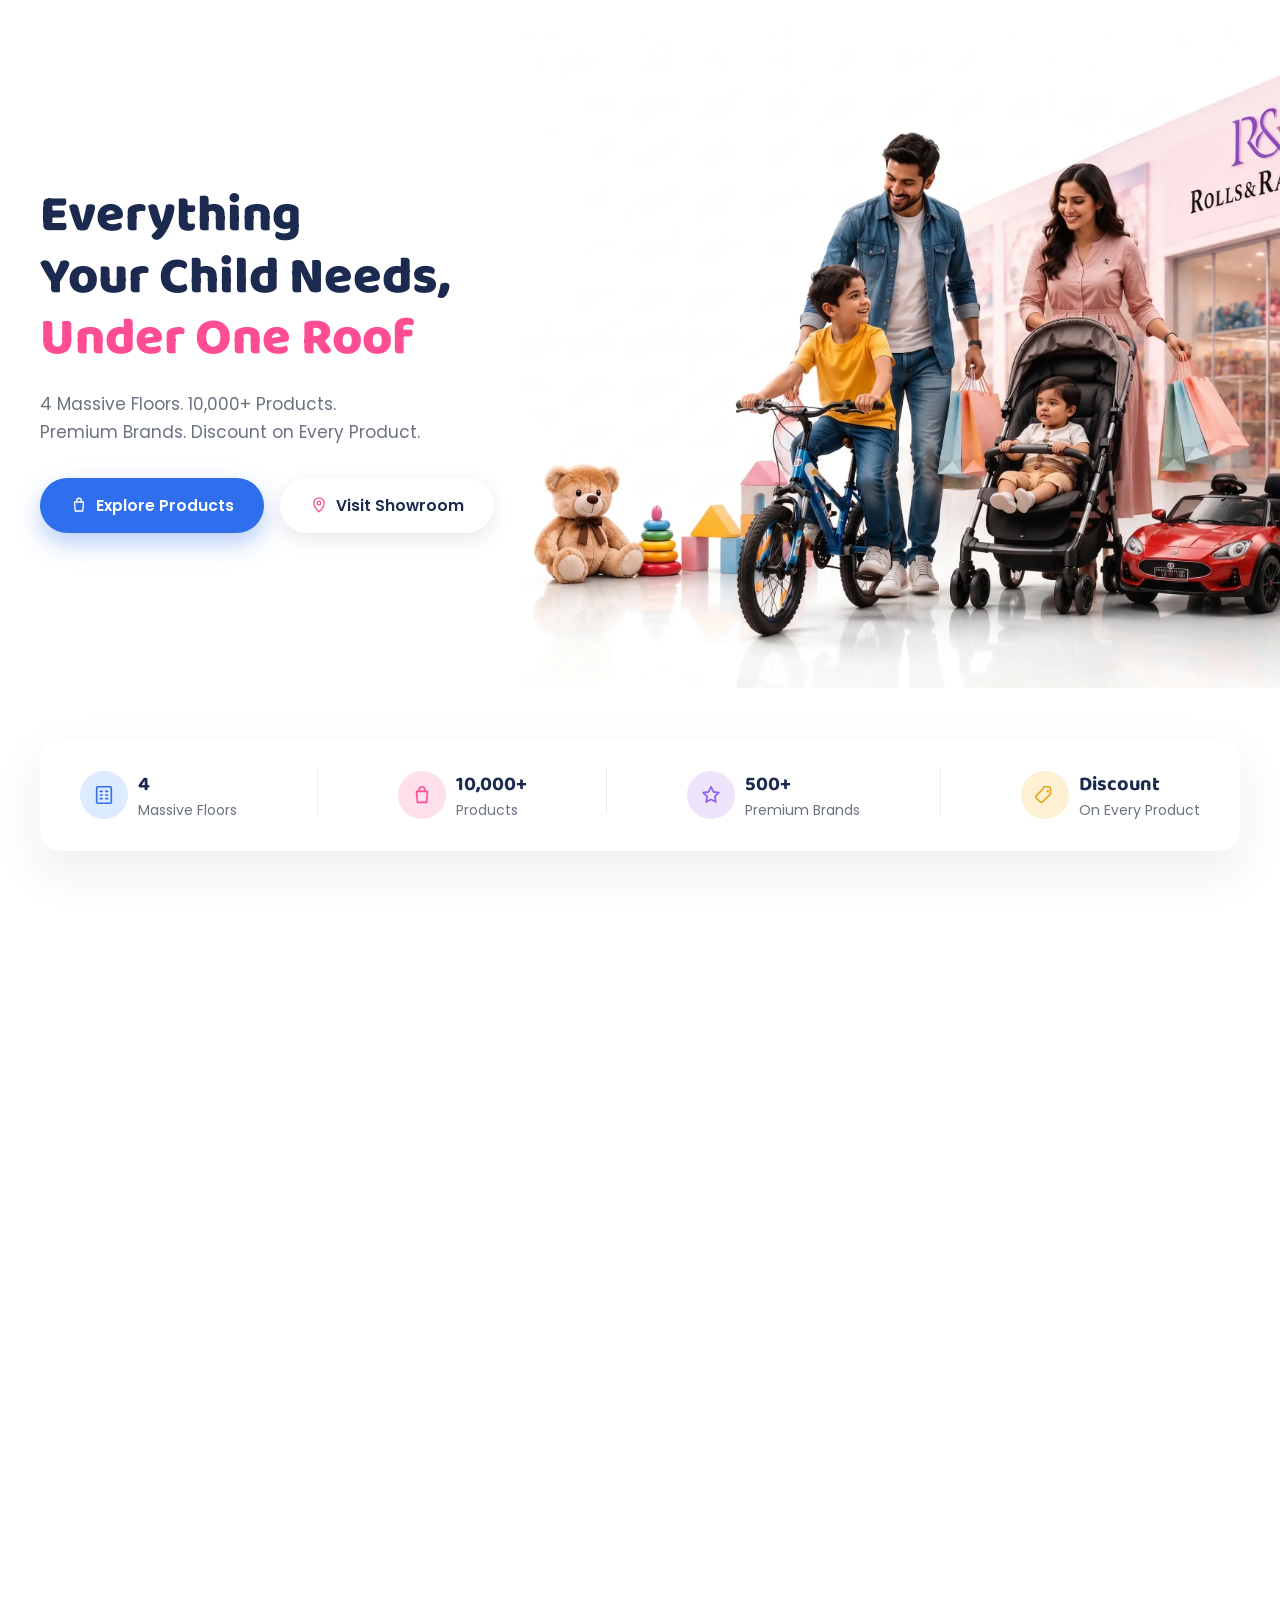
==== commit 070add0d: "changed the Explore Our Product Categories Section" ====
--- a/homepage/index.html
+++ b/homepage/index.html
@@ -98,134 +98,11 @@
     <symbol id="icon-whatsapp" viewBox="0 0 24 24">
       <path d="M12 2C6.5 2 2 6.5 2 12c0 1.8.5 3.5 1.3 5L2 22l5.2-1.4c1.4.8 3.1 1.2 4.8 1.2 5.5 0 10-4.5 10-10S17.5 2 12 2zm5.9 14.2c-.2.7-1.4 1.3-2 1.4-.5.1-1.2.1-1.9-.1-.4-.1-1-.3-1.7-.7-3-1.3-5-4.3-5.1-4.5-.2-.2-1.2-1.6-1.2-3.1s.8-2.2 1.1-2.5c.3-.3.6-.4.8-.4h.6c.2 0 .5 0 .7.5.3.7.9 2.2 1 2.4.1.2.2.4 0 .6-.1.2-.2.4-.4.6-.2.2-.4.5-.6.6-.2.2-.4.4-.2.8.2.4 1 1.6 2.1 2.6 1.4 1.3 2.6 1.7 3 1.9.4.2.6.1.8-.1.2-.2.9-1 1.1-1.4.2-.4.4-.3.7-.2.3.1 1.8.9 2.1 1 .3.2.5.2.6.4.1.2.1.9-.1 1.6z" fill="currentColor" stroke="none"/>
     </symbol>
+    <symbol id="icon-arrow" viewBox="0 0 24 24">
+      <path d="M5 12h14M13 6l6 6-6 6" fill="none" stroke="currentColor" stroke-width="2" stroke-linecap="round" stroke-linejoin="round"/>
+    </symbol>
   </defs>
 </svg>
-
-<header class="site-header" id="siteHeader">
-  <div class="container header-inner">
-
-    <a href="#" class="logo">
-      <span class="logo-mark">
-        <span class="logo-r pink">R</span>
-        <svg class="logo-bear" viewBox="0 0 40 40" fill="none" xmlns="http://www.w3.org/2000/svg">
-          <circle cx="12" cy="10" r="6" fill="#FFD6E7"/>
-          <circle cx="28" cy="10" r="6" fill="#CFE6FF"/>
-          <circle cx="20" cy="22" r="13" fill="#FFE3A3"/>
-          <circle cx="14" cy="20" r="2" fill="#3A2E2E"/>
-          <circle cx="26" cy="20" r="2" fill="#3A2E2E"/>
-          <circle cx="20" cy="26" r="2.4" fill="#3A2E2E"/>
-        </svg>
-        <span class="logo-r blue">R</span>
-      </span>
-      <span class="logo-text">
-        <span class="brand-name"><span class="pink">Rolls</span> <span class="blue">&amp; Rattles</span></span>
-        <span class="brand-sub">Kids Mart</span>
-      </span>
-    </a>
-
-    <nav class="nav" id="mainNav">
-      <ul class="nav-list">
-        <li class="nav-item"><a href="#" class="nav-link active">Home</a></li>
-        <li class="nav-item"><a href="#" class="nav-link">About</a></li>
-
-        <li class="nav-item dropdown" id="productsDropdown">
-          <button class="nav-link dropdown-toggle" type="button" aria-haspopup="true" aria-expanded="false">
-            Products
-            <svg class="chevron" width="12" height="8" viewBox="0 0 12 8" fill="none"><path d="M1 1.5L6 6.5L11 1.5" stroke="currentColor" stroke-width="1.6" stroke-linecap="round" stroke-linejoin="round"/></svg>
-          </button>
-
-          <div class="mega-menu">
-            <ul class="mega-list">
-              <li><a href="#"><span class="mega-thumb" style="background:linear-gradient(135deg,#DDF3F5,#B8C6E0);"><svg class="icon" width="18" height="18"><use href="#icon-bike"></use></svg></span>Bicycles</a></li>
-              <li><a href="#"><span class="mega-thumb" style="background:linear-gradient(135deg,#FFF1F5,#ECAACC);"><svg class="icon" width="18" height="18"><use href="#icon-baby"></use></svg></span>Newborn Essentials</a></li>
-              <li><a href="#"><span class="mega-thumb" style="background:linear-gradient(135deg,#DDF3F5,#09ADE9);"><svg class="icon" width="18" height="18"><use href="#icon-car"></use></svg></span>Ride-On Cars &amp; Bikes</a></li>
-              <li><a href="#"><span class="mega-thumb" style="background:linear-gradient(135deg,#FFF1F5,#B8C6E0);"><svg class="icon" width="18" height="18"><use href="#icon-toy"></use></svg></span>Toys</a></li>
-              <li><a href="#"><span class="mega-thumb" style="background:linear-gradient(135deg,#DDF3F5,#ECAACC);"><svg class="icon" width="18" height="18"><use href="#icon-trophy"></use></svg></span>Sports</a></li>
-              <li><a href="#"><span class="mega-thumb" style="background:linear-gradient(135deg,#FFF1F5,#09ADE9);"><svg class="icon" width="18" height="18"><use href="#icon-book"></use></svg></span>Stationery</a></li>
-              <li><a href="#"><span class="mega-thumb" style="background:linear-gradient(135deg,#DDF3F5,#ECAACC);"><svg class="icon" width="18" height="18"><use href="#icon-shirt"></use></svg></span>Clothing (0&ndash;6 Years)</a></li>
-              <li><a href="#"><span class="mega-thumb" style="background:linear-gradient(135deg,#FFF1F5,#B8C6E0);"><svg class="icon" width="18" height="18"><use href="#icon-shoe"></use></svg></span>Footwear (0&ndash;6 Years)</a></li>
-            </ul>
-          </div>
-        </li>
-
-        <li class="nav-item"><a href="#" class="nav-link">Blog</a></li>
-        <li class="nav-item"><a href="#" class="nav-link">Contact</a></li>
-      </ul>
-    </nav>
-
-    <div class="header-actions">
-
-      <div class="search-wrap" id="searchWrap">
-        <input type="text" class="search-box" id="searchInput" placeholder="Search products...">
-        <button class="icon-btn search-btn" id="searchBtn" aria-label="Search">
-          <svg width="19" height="19" viewBox="0 0 24 24" fill="none"><circle cx="11" cy="11" r="7" stroke="#1B2A4E" stroke-width="1.8"/><path d="M21 21l-4.3-4.3" stroke="#1B2A4E" stroke-width="1.8" stroke-linecap="round"/></svg>
-        </button>
-      </div>
-
-      <a href="tel:+918886128686" class="call-btn">
-        <svg width="16" height="16" viewBox="0 0 24 24" fill="none"><path d="M6.6 10.8c1.4 2.7 3.6 4.9 6.3 6.3l2.1-2.1c.3-.3.7-.4 1-.2 1.1.4 2.3.6 3.6.6.6 0 1 .4 1 1V20c0 .6-.4 1-1 1C10.6 21 3 13.4 3 4c0-.6.4-1 1-1h3.6c.6 0 1 .4 1 1 0 1.3.2 2.5.6 3.6.1.4 0 .8-.3 1.1L6.6 10.8z" fill="#09ADE9"/></svg>
-        <span>+91 88861 28686</span>
-      </a>
-
-      <a href="#" class="whatsapp-btn">
-        <svg width="18" height="18" viewBox="0 0 24 24" fill="none"><path d="M12 2C6.5 2 2 6.5 2 12c0 1.8.5 3.5 1.3 5L2 22l5.2-1.4c1.4.8 3.1 1.2 4.8 1.2 5.5 0 10-4.5 10-10S17.5 2 12 2zm5.9 14.2c-.2.7-1.4 1.3-2 1.4-.5.1-1.2.1-1.9-.1-.4-.1-1-.3-1.7-.7-3-1.3-5-4.3-5.1-4.5-.2-.2-1.2-1.6-1.2-3.1s.8-2.2 1.1-2.5c.3-.3.6-.4.8-.4h.6c.2 0 .5 0 .7.5.3.7.9 2.2 1 2.4.1.2.2.4 0 .6-.1.2-.2.4-.4.6-.2.2-.4.5-.6.6-.2.2-.4.4-.2.8.2.4 1 1.6 2.1 2.6 1.4 1.3 2.6 1.7 3 1.9.4.2.6.1.8-.1.2-.2.9-1 1.1-1.4.2-.4.4-.3.7-.2.3.1 1.8.9 2.1 1 .3.2.5.2.6.4.1.2.1.9-.1 1.6z" fill="#fff"/></svg>
-        <span>WhatsApp Us</span>
-      </a>
-
-      <button class="hamburger" id="hamburgerBtn" aria-label="Open menu">
-        <span></span><span></span><span></span>
-      </button>
-    </div>
-
-  </div>
-</header>
-
-<div class="mobile-overlay" id="mobileOverlay"></div>
-
-<div class="mobile-menu" id="mobileMenu">
-  <div class="mobile-menu-head">
-    <span class="brand-name"><span class="pink">Rolls</span> <span class="blue">&amp; Rattles</span></span>
-    <button class="mobile-close" id="mobileClose" aria-label="Close menu">
-      <svg width="20" height="20" viewBox="0 0 24 24" fill="none"><path d="M5 5l14 14M19 5L5 19" stroke="#1B2A4E" stroke-width="2" stroke-linecap="round"/></svg>
-    </button>
-  </div>
-
-  <nav class="mobile-nav">
-    <a href="#" class="mobile-link active">Home</a>
-    <a href="#" class="mobile-link">About</a>
-
-    <div class="mobile-accordion">
-      <button class="mobile-accordion-toggle" type="button">
-        Products
-        <svg class="chevron" width="12" height="8" viewBox="0 0 12 8" fill="none"><path d="M1 1.5L6 6.5L11 1.5" stroke="#1B2A4E" stroke-width="1.6" stroke-linecap="round" stroke-linejoin="round"/></svg>
-      </button>
-      <div class="mobile-accordion-panel">
-        <a href="#" class="mobile-cat-link"><svg class="icon" width="18" height="18"><use href="#icon-bike"></use></svg>Bicycles</a>
-        <a href="#" class="mobile-cat-link"><svg class="icon" width="18" height="18"><use href="#icon-baby"></use></svg>Newborn Essentials</a>
-        <a href="#" class="mobile-cat-link"><svg class="icon" width="18" height="18"><use href="#icon-car"></use></svg>Ride-On Cars &amp; Bikes</a>
-        <a href="#" class="mobile-cat-link"><svg class="icon" width="18" height="18"><use href="#icon-toy"></use></svg>Toys</a>
-        <a href="#" class="mobile-cat-link"><svg class="icon" width="18" height="18"><use href="#icon-trophy"></use></svg>Sports</a>
-        <a href="#" class="mobile-cat-link"><svg class="icon" width="18" height="18"><use href="#icon-book"></use></svg>Stationery</a>
-        <a href="#" class="mobile-cat-link"><svg class="icon" width="18" height="18"><use href="#icon-shirt"></use></svg>Clothing (0&ndash;6 Years)</a>
-        <a href="#" class="mobile-cat-link"><svg class="icon" width="18" height="18"><use href="#icon-shoe"></use></svg>Footwear (0&ndash;6 Years)</a>
-      </div>
-    </div>
-
-    <a href="#" class="mobile-link">Blog</a>
-    <a href="#" class="mobile-link">Contact</a>
-  </nav>
-
-  <div class="mobile-actions">
-    <a href="tel:+918886128686" class="call-btn">
-      <svg width="16" height="16" viewBox="0 0 24 24" fill="none"><path d="M6.6 10.8c1.4 2.7 3.6 4.9 6.3 6.3l2.1-2.1c.3-.3.7-.4 1-.2 1.1.4 2.3.6 3.6.6.6 0 1 .4 1 1V20c0 .6-.4 1-1 1C10.6 21 3 13.4 3 4c0-.6.4-1 1-1h3.6c.6 0 1 .4 1 1 0 1.3.2 2.5.6 3.6.1.4 0 .8-.3 1.1L6.6 10.8z" fill="#09ADE9"/></svg>
-      <span>+91 88861 28686</span>
-    </a>
-    <a href="#" class="whatsapp-btn">
-      <svg width="18" height="18" viewBox="0 0 24 24" fill="none"><path d="M12 2C6.5 2 2 6.5 2 12c0 1.8.5 3.5 1.3 5L2 22l5.2-1.4c1.4.8 3.1 1.2 4.8 1.2 5.5 0 10-4.5 10-10S17.5 2 12 2zm5.9 14.2c-.2.7-1.4 1.3-2 1.4-.5.1-1.2.1-1.9-.1-.4-.1-1-.3-1.7-.7-3-1.3-5-4.3-5.1-4.5-.2-.2-1.2-1.6-1.2-3.1s.8-2.2 1.1-2.5c.3-.3.6-.4.8-.4h.6c.2 0 .5 0 .7.5.3.7.9 2.2 1 2.4.1.2.2.4 0 .6-.1.2-.2.4-.4.6-.2.2-.4.5-.6.6-.2.2-.4.4-.2.8.2.4 1 1.6 2.1 2.6 1.4 1.3 2.6 1.7 3 1.9.4.2.6.1.8-.1.2-.2.9-1 1.1-1.4.2-.4.4-.3.7-.2.3.1 1.8.9 2.1 1 .3.2.5.2.6.4.1.2.1.9-.1 1.6z" fill="#fff"/></svg>
-      <span>WhatsApp Us</span>
-    </a>
-  </div>
-</div>
 
 <section class="hero">
   <div class="container hero-inner">
@@ -308,46 +185,87 @@
     </div>
 
     <div class="category-grid">
-      <a href="#" class="category-card reveal">
-        <span class="category-icon icon-blue"><svg class="icon" width="26" height="26"><use href="#icon-bike"></use></svg></span>
-        <h3>Bicycles</h3>
-        <p>Largest collection of geared, non-geared, and electric bicycles from trusted brands.</p>
-      </a>
-      <a href="#" class="category-card reveal">
-        <span class="category-icon icon-pink"><svg class="icon" width="26" height="26"><use href="#icon-baby"></use></svg></span>
-        <h3>Newborn Essentials</h3>
-        <p>Everything for newborns including feeding accessories, walkers, prams, strollers, baby care, and daily essentials.</p>
-      </a>
-      <a href="#" class="category-card reveal">
-        <span class="category-icon icon-purple"><svg class="icon" width="26" height="26"><use href="#icon-car"></use></svg></span>
-        <h3>Ride-On Cars &amp; Bikes</h3>
-        <p>Battery-operated cars, bikes, ride-ons, and fun mobility toys for kids.</p>
-      </a>
-      <a href="#" class="category-card reveal">
-        <span class="category-icon icon-gold"><svg class="icon" width="26" height="26"><use href="#icon-toy"></use></svg></span>
-        <h3>Toys</h3>
-        <p>Educational toys, soft toys, puzzles, board games, learning toys, and more.</p>
-      </a>
-      <a href="#" class="category-card reveal">
-        <span class="category-icon icon-green"><svg class="icon" width="26" height="26"><use href="#icon-trophy"></use></svg></span>
-        <h3>Sports</h3>
-        <p>Cricket, football, badminton, skating, swimming, and outdoor play equipment.</p>
-      </a>
-      <a href="#" class="category-card reveal">
-        <span class="category-icon icon-blue"><svg class="icon" width="26" height="26"><use href="#icon-book"></use></svg></span>
-        <h3>Stationery</h3>
-        <p>School essentials, coloring kits, art supplies, educational materials, and craft products.</p>
-      </a>
-      <a href="#" class="category-card reveal">
-        <span class="category-icon icon-pink"><svg class="icon" width="26" height="26"><use href="#icon-shirt"></use></svg></span>
-        <h3>Clothing (0&ndash;6 Years)</h3>
-        <p>Casual wear, party wear, themed dresses, and seasonal clothing for kids.</p>
-      </a>
-      <a href="#" class="category-card reveal">
-        <span class="category-icon icon-purple"><svg class="icon" width="26" height="26"><use href="#icon-shoe"></use></svg></span>
-        <h3>Footwear (0&ndash;6 Years)</h3>
-        <p>Comfortable and stylish footwear for babies and young children.</p>
-      </a>
+
+      <a href="products/bicycles.html" class="category-tile cat-blue cat-feature reveal">
+        <svg class="category-tile-bgicon" width="120" height="120"><use href="#icon-bike"></use></svg>
+        <span class="category-tile-icon"><svg class="icon" width="24" height="24"><use href="#icon-bike"></use></svg></span>
+        <div class="category-tile-body">
+          <h3>Bicycles</h3>
+          <p>Largest collection of geared, non-geared, and electric bicycles from trusted brands.</p>
+        </div>
+        <span class="category-tile-cta">Shop Bicycles <svg class="icon" width="14" height="14"><use href="#icon-arrow"></use></svg></span>
+      </a>
+
+      <a href="products/newborn-essentials.html" class="category-tile cat-pink reveal">
+        <svg class="category-tile-bgicon" width="90" height="90"><use href="#icon-baby"></use></svg>
+        <span class="category-tile-icon"><svg class="icon" width="22" height="22"><use href="#icon-baby"></use></svg></span>
+        <div class="category-tile-body">
+          <h3>Newborn Essentials</h3>
+          <p>Feeding, walkers, prams, strollers, and daily baby care.</p>
+        </div>
+        <span class="category-tile-cta">Shop Newborn <svg class="icon" width="14" height="14"><use href="#icon-arrow"></use></svg></span>
+      </a>
+
+      <a href="products/ride-on-cars-bikes.html" class="category-tile cat-purple reveal">
+        <svg class="category-tile-bgicon" width="90" height="90"><use href="#icon-car"></use></svg>
+        <span class="category-tile-icon"><svg class="icon" width="22" height="22"><use href="#icon-car"></use></svg></span>
+        <div class="category-tile-body">
+          <h3>Ride-On Cars &amp; Bikes</h3>
+          <p>Battery-operated cars, bikes, and fun mobility toys.</p>
+        </div>
+        <span class="category-tile-cta">Shop Ride-Ons <svg class="icon" width="14" height="14"><use href="#icon-arrow"></use></svg></span>
+      </a>
+
+      <a href="products/toys.html" class="category-tile cat-gold reveal">
+        <svg class="category-tile-bgicon" width="90" height="90"><use href="#icon-toy"></use></svg>
+        <span class="category-tile-icon"><svg class="icon" width="22" height="22"><use href="#icon-toy"></use></svg></span>
+        <div class="category-tile-body">
+          <h3>Toys</h3>
+          <p>Educational toys, soft toys, puzzles, and board games.</p>
+        </div>
+        <span class="category-tile-cta">Shop Toys <svg class="icon" width="14" height="14"><use href="#icon-arrow"></use></svg></span>
+      </a>
+
+      <a href="products/sports.html" class="category-tile cat-green cat-wide reveal">
+        <svg class="category-tile-bgicon" width="100" height="100"><use href="#icon-trophy"></use></svg>
+        <span class="category-tile-icon"><svg class="icon" width="24" height="24"><use href="#icon-trophy"></use></svg></span>
+        <div class="category-tile-body">
+          <h3>Sports</h3>
+          <p>Cricket, football, badminton, skating, swimming, and outdoor play equipment.</p>
+        </div>
+        <span class="category-tile-cta">Shop Sports Gear <svg class="icon" width="14" height="14"><use href="#icon-arrow"></use></svg></span>
+      </a>
+
+      <a href="products/stationery.html" class="category-tile cat-blue reveal">
+        <svg class="category-tile-bgicon" width="90" height="90"><use href="#icon-book"></use></svg>
+        <span class="category-tile-icon"><svg class="icon" width="22" height="22"><use href="#icon-book"></use></svg></span>
+        <div class="category-tile-body">
+          <h3>Stationery</h3>
+          <p>School essentials, art supplies, and craft products.</p>
+        </div>
+        <span class="category-tile-cta">Shop Stationery <svg class="icon" width="14" height="14"><use href="#icon-arrow"></use></svg></span>
+      </a>
+
+      <a href="products/clothing.html" class="category-tile cat-pink reveal">
+        <svg class="category-tile-bgicon" width="90" height="90"><use href="#icon-shirt"></use></svg>
+        <span class="category-tile-icon"><svg class="icon" width="22" height="22"><use href="#icon-shirt"></use></svg></span>
+        <div class="category-tile-body">
+          <h3>Clothing (0&ndash;6 Years)</h3>
+          <p>Casual wear, party wear, and themed dresses.</p>
+        </div>
+        <span class="category-tile-cta">Shop Clothing <svg class="icon" width="14" height="14"><use href="#icon-arrow"></use></svg></span>
+      </a>
+
+      <a href="products/footwear.html" class="category-tile cat-purple reveal">
+        <svg class="category-tile-bgicon" width="90" height="90"><use href="#icon-shoe"></use></svg>
+        <span class="category-tile-icon"><svg class="icon" width="22" height="22"><use href="#icon-shoe"></use></svg></span>
+        <div class="category-tile-body">
+          <h3>Footwear (0&ndash;6 Years)</h3>
+          <p>Comfortable and stylish footwear for babies and kids.</p>
+        </div>
+        <span class="category-tile-cta">Shop Footwear <svg class="icon" width="14" height="14"><use href="#icon-arrow"></use></svg></span>
+      </a>
+
     </div>
   </div>
 </section>
@@ -751,28 +669,6 @@
   </div>
 </section>
 
-<footer class="site-footer">
-  <div class="container footer-inner">
-    <div class="footer-brand">
-      <span class="brand-name"><span class="pink">Rolls</span> <span class="blue">&amp; Rattles</span></span>
-      <span class="brand-sub">Kids Mart</span>
-      <p>Everything your child needs, under one roof.</p>
-    </div>
-    <div class="footer-links">
-      <a href="#">Home</a>
-      <a href="#">About</a>
-      <a href="#">Products</a>
-      <a href="#">Blog</a>
-      <a href="#">Contact</a>
-    </div>
-    <div class="footer-contact">
-      <a href="tel:+918886128686"><svg class="icon" width="16" height="16"><use href="#icon-phone"></use></svg>+91 88861 28686</a>
-      <a href="#"><svg class="icon" width="16" height="16"><use href="#icon-whatsapp"></use></svg>WhatsApp Us</a>
-    </div>
-  </div>
-  <p class="footer-bottom">&copy; 2026 Rolls &amp; Rattles Kids Mart. All rights reserved.</p>
-</footer>
-
 <script src="script.js"></script>
 </body>
 </html>
--- a/homepage/style.css
+++ b/homepage/style.css
@@ -925,54 +925,132 @@
 
 .category-grid {
   display: grid;
-  grid-template-columns: repeat(2, 1fr);
+  grid-template-columns: 1fr;
   gap: 14px;
 }
 
-.category-card {
+.category-tile {
+  position: relative;
   display: flex;
   flex-direction: column;
-  gap: 8px;
-  background: #ffffff;
-  border-radius: 20px;
-  padding: 20px 16px;
-  box-shadow: 0 14px 34px rgba(27, 42, 78, 0.07);
-  border: 1.5px solid transparent;
-  transition: transform 0.3s ease, box-shadow 0.3s ease, border-color 0.3s ease;
-}
-
-.category-card:hover {
+  gap: 14px;
+  overflow: hidden;
+  border-radius: 26px;
+  padding: 24px;
+  min-height: 190px;
+  isolation: isolate;
+  transition: transform 0.35s cubic-bezier(0.16, 0.84, 0.44, 1), box-shadow 0.35s ease;
+}
+
+.category-tile:hover {
   transform: translateY(-6px);
-  box-shadow: 0 20px 44px rgba(9, 173, 233, 0.18);
-  border-color: var(--hdr-primary);
-}
-
-.category-icon {
-  width: 50px;
-  height: 50px;
-  border-radius: 14px;
+  box-shadow: 0 24px 48px rgba(27, 42, 78, 0.16);
+}
+
+.category-tile-bgicon {
+  position: absolute;
+  top: -18px;
+  right: -18px;
+  opacity: 0.16;
+  transform: rotate(-10deg);
+  transition: transform 0.5s ease, opacity 0.5s ease;
+  z-index: 0;
+}
+
+.category-tile:hover .category-tile-bgicon {
+  transform: rotate(0deg) scale(1.08);
+  opacity: 0.24;
+}
+
+.category-tile-icon {
+  position: relative;
+  z-index: 1;
+  width: 44px;
+  height: 44px;
+  min-width: 44px;
+  border-radius: 13px;
+  background: rgba(255, 255, 255, 0.75);
   display: flex;
   align-items: center;
   justify-content: center;
-  font-size: 22px;
-  transition: transform 0.3s ease;
-}
-
-.category-card:hover .category-icon {
-  transform: scale(1.1) rotate(-4deg);
-}
-
-.category-card h3 {
+}
+
+.category-tile-body {
+  position: relative;
+  z-index: 1;
+  margin-top: auto;
+}
+
+.category-tile-body h3 {
   font-family: var(--font-display);
-  font-weight: 700;
-  font-size: 15px;
-  color: var(--navy);
-}
-
-.category-card p {
+  font-weight: 800;
+  font-size: 17px;
+  color: var(--navy);
+  margin-bottom: 6px;
+}
+
+.category-tile-body p {
   font-size: 12.5px;
   line-height: 1.5;
-  color: var(--gray);
+  color: rgba(27, 42, 78, 0.7);
+  max-width: 34ch;
+}
+
+.category-tile-cta {
+  position: relative;
+  z-index: 1;
+  display: inline-flex;
+  align-items: center;
+  gap: 6px;
+  align-self: flex-start;
+  font-family: var(--font-body);
+  font-weight: 600;
+  font-size: 12.5px;
+  color: var(--navy);
+  background: #ffffff;
+  padding: 9px 14px;
+  border-radius: 999px;
+  box-shadow: 0 6px 16px rgba(27, 42, 78, 0.1);
+  transition: gap 0.25s ease, background 0.25s ease, color 0.25s ease;
+}
+
+.category-tile-cta .icon {
+  transition: transform 0.25s ease;
+}
+
+.category-tile:hover .category-tile-cta {
+  gap: 10px;
+  background: var(--navy);
+  color: #fff;
+}
+
+.category-tile.cat-blue { background: linear-gradient(160deg, #EEF7FF, #DCEBFF); }
+.category-tile.cat-pink { background: linear-gradient(160deg, #FFF1F7, #FDE0EC); }
+.category-tile.cat-purple { background: linear-gradient(160deg, #F4F0FD, #EDE3FB); }
+.category-tile.cat-gold { background: linear-gradient(160deg, #FFF8EB, #FDF0D3); }
+.category-tile.cat-green { background: linear-gradient(160deg, #EAFAF1, #DFF5E6); }
+
+.cat-blue .category-tile-bgicon,
+.cat-blue .category-tile-icon { color: #2F6FED; }
+.cat-pink .category-tile-bgicon,
+.cat-pink .category-tile-icon { color: #FF4D94; }
+.cat-purple .category-tile-bgicon,
+.cat-purple .category-tile-icon { color: #8B5CF6; }
+.cat-gold .category-tile-bgicon,
+.cat-gold .category-tile-icon { color: #E8A317; }
+.cat-green .category-tile-bgicon,
+.cat-green .category-tile-icon { color: #22B573; }
+
+.category-tile.cat-feature {
+  min-height: 230px;
+}
+
+.category-tile.cat-feature .category-tile-body h3 {
+  font-size: 20px;
+}
+
+.category-tile.cat-feature .category-tile-body p {
+  font-size: 13.5px;
 }
 
 /* =====================================================
@@ -1067,6 +1145,7 @@
   height: 52px;
   min-width: 52px;
   border-radius: 15px;
+  background: var(--hdr-secondary);
   display: flex;
   align-items: center;
   justify-content: center;
@@ -1386,6 +1465,7 @@
   height: 38px;
   min-width: 38px;
   border-radius: 50%;
+  background: var(--hdr-secondary);
   display: flex;
   align-items: center;
   justify-content: center;
@@ -1577,8 +1657,13 @@
   }
 
   .category-grid {
-    grid-template-columns: repeat(3, 1fr);
+    grid-template-columns: repeat(2, 1fr);
     gap: 18px;
+  }
+
+  .category-tile.cat-feature,
+  .category-tile.cat-wide {
+    grid-column: span 2;
   }
 
   .why-grid {
@@ -1652,17 +1737,32 @@
 
   .category-grid {
     grid-template-columns: repeat(4, 1fr);
+    grid-auto-rows: 200px;
+    grid-auto-flow: dense;
     gap: 22px;
   }
 
-  .category-card {
-    padding: 26px 22px;
-  }
-
-  .category-icon {
-    width: 58px;
-    height: 58px;
-    font-size: 26px;
+  .category-tile {
+    padding: 28px;
+  }
+
+  .category-tile.cat-feature {
+    grid-column: span 2;
+    grid-row: span 2;
+  }
+
+  .category-tile.cat-wide {
+    grid-column: span 2;
+  }
+
+  .category-tile-bgicon {
+    width: 130px;
+    height: 130px;
+  }
+
+  .category-tile.cat-feature .category-tile-bgicon {
+    width: 170px;
+    height: 170px;
   }
 
   .floor-tab {
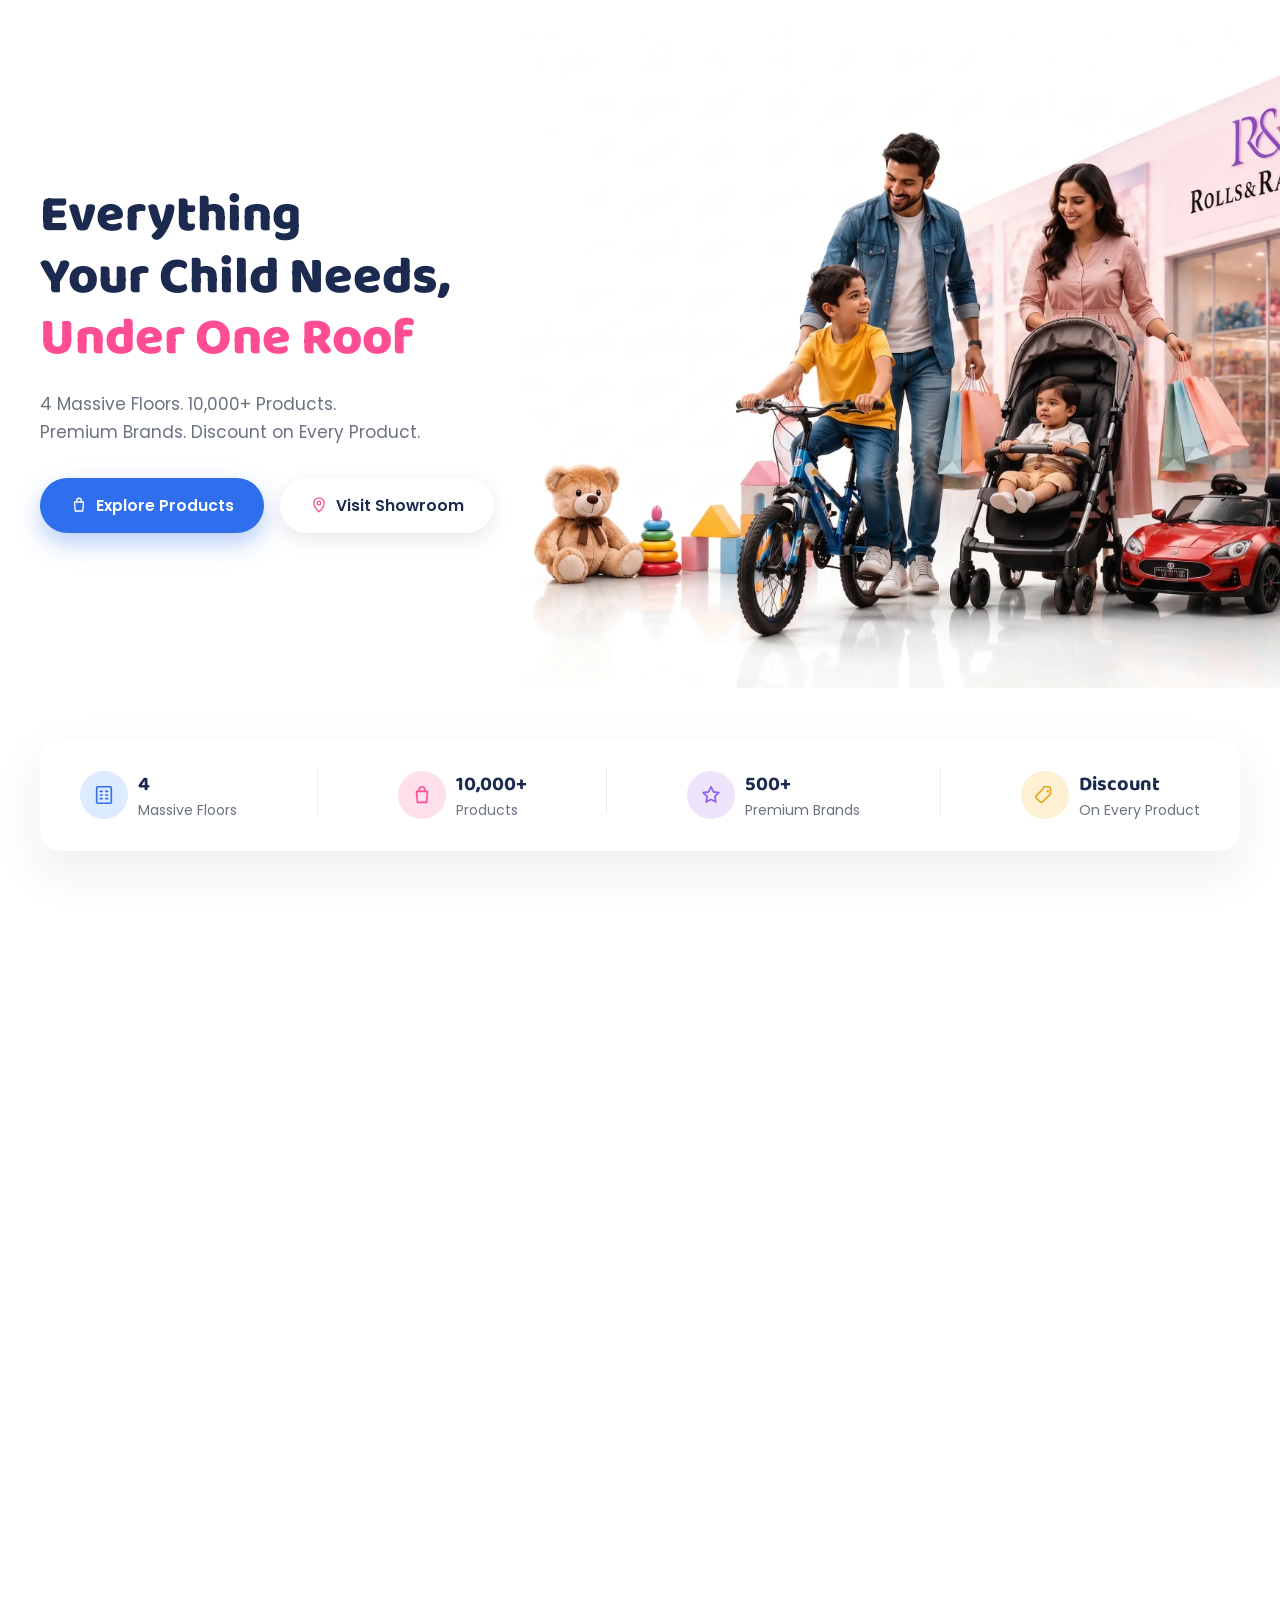
==== commit ec755c48: "products cards enhanced" ====
--- a/homepage/index.html
+++ b/homepage/index.html
@@ -188,82 +188,106 @@
 
       <a href="products/bicycles.html" class="category-tile cat-blue cat-feature reveal">
         <svg class="category-tile-bgicon" width="120" height="120"><use href="#icon-bike"></use></svg>
-        <span class="category-tile-icon"><svg class="icon" width="24" height="24"><use href="#icon-bike"></use></svg></span>
-        <div class="category-tile-body">
-          <h3>Bicycles</h3>
-          <p>Largest collection of geared, non-geared, and electric bicycles from trusted brands.</p>
-        </div>
-        <span class="category-tile-cta">Shop Bicycles <svg class="icon" width="14" height="14"><use href="#icon-arrow"></use></svg></span>
+        <img class="category-tile-photo" src="https://rollsandrattles.in/wp-content/uploads/2026/07/Bicycle-Store.webp" alt="Bicycles at Rolls &amp; Rattles Kids Mart" loading="lazy">
+        <div class="category-tile-content">
+          <span class="category-tile-icon"><svg class="icon" width="24" height="24"><use href="#icon-bike"></use></svg></span>
+          <div class="category-tile-body">
+            <h3>Bicycles</h3>
+            <p>Largest collection of geared, non-geared, and electric bicycles from trusted brands.</p>
+            <span class="category-tile-cta">Shop Bicycles <svg class="icon" width="14" height="14"><use href="#icon-arrow"></use></svg></span>
+          </div>
+        </div>
       </a>
 
       <a href="products/newborn-essentials.html" class="category-tile cat-pink reveal">
         <svg class="category-tile-bgicon" width="90" height="90"><use href="#icon-baby"></use></svg>
-        <span class="category-tile-icon"><svg class="icon" width="22" height="22"><use href="#icon-baby"></use></svg></span>
-        <div class="category-tile-body">
-          <h3>Newborn Essentials</h3>
-          <p>Feeding, walkers, prams, strollers, and daily baby care.</p>
-        </div>
-        <span class="category-tile-cta">Shop Newborn <svg class="icon" width="14" height="14"><use href="#icon-arrow"></use></svg></span>
+        <img class="category-tile-photo" src="https://rollsandrattles.in/wp-content/uploads/2026/07/Baby-Essentials-store.webp" alt="Newborn Essentials at Rolls &amp; Rattles Kids Mart" loading="lazy">
+        <div class="category-tile-content">
+          <span class="category-tile-icon"><svg class="icon" width="22" height="22"><use href="#icon-baby"></use></svg></span>
+          <div class="category-tile-body">
+            <h3>Newborn Essentials</h3>
+            <p>Feeding, walkers, prams, strollers, and daily baby care.</p>
+            <span class="category-tile-cta">Shop Newborn <svg class="icon" width="14" height="14"><use href="#icon-arrow"></use></svg></span>
+          </div>
+        </div>
       </a>
 
       <a href="products/ride-on-cars-bikes.html" class="category-tile cat-purple reveal">
         <svg class="category-tile-bgicon" width="90" height="90"><use href="#icon-car"></use></svg>
-        <span class="category-tile-icon"><svg class="icon" width="22" height="22"><use href="#icon-car"></use></svg></span>
-        <div class="category-tile-body">
-          <h3>Ride-On Cars &amp; Bikes</h3>
-          <p>Battery-operated cars, bikes, and fun mobility toys.</p>
-        </div>
-        <span class="category-tile-cta">Shop Ride-Ons <svg class="icon" width="14" height="14"><use href="#icon-arrow"></use></svg></span>
+        <img class="category-tile-photo" src="https://rollsandrattles.in/wp-content/uploads/2026/07/Car-bike-scooty-store.webp" alt="Ride-On Cars &amp; Bikes at Rolls &amp; Rattles Kids Mart" loading="lazy">
+        <div class="category-tile-content">
+          <span class="category-tile-icon"><svg class="icon" width="22" height="22"><use href="#icon-car"></use></svg></span>
+          <div class="category-tile-body">
+            <h3>Ride-On Cars &amp; Bikes</h3>
+            <p>Battery-operated cars, bikes, and fun mobility toys.</p>
+            <span class="category-tile-cta">Shop Ride-Ons <svg class="icon" width="14" height="14"><use href="#icon-arrow"></use></svg></span>
+          </div>
+        </div>
       </a>
 
       <a href="products/toys.html" class="category-tile cat-gold reveal">
         <svg class="category-tile-bgicon" width="90" height="90"><use href="#icon-toy"></use></svg>
-        <span class="category-tile-icon"><svg class="icon" width="22" height="22"><use href="#icon-toy"></use></svg></span>
-        <div class="category-tile-body">
-          <h3>Toys</h3>
-          <p>Educational toys, soft toys, puzzles, and board games.</p>
-        </div>
-        <span class="category-tile-cta">Shop Toys <svg class="icon" width="14" height="14"><use href="#icon-arrow"></use></svg></span>
+        <img class="category-tile-photo" src="https://rollsandrattles.in/wp-content/uploads/2026/07/Playful-toys-store-1.webp" alt="Toys at Rolls &amp; Rattles Kids Mart" loading="lazy">
+        <div class="category-tile-content">
+          <span class="category-tile-icon"><svg class="icon" width="22" height="22"><use href="#icon-toy"></use></svg></span>
+          <div class="category-tile-body">
+            <h3>Toys</h3>
+            <p>Educational toys, soft toys, puzzles, and board games.</p>
+            <span class="category-tile-cta">Shop Toys <svg class="icon" width="14" height="14"><use href="#icon-arrow"></use></svg></span>
+          </div>
+        </div>
       </a>
 
       <a href="products/sports.html" class="category-tile cat-green cat-wide reveal">
         <svg class="category-tile-bgicon" width="100" height="100"><use href="#icon-trophy"></use></svg>
-        <span class="category-tile-icon"><svg class="icon" width="24" height="24"><use href="#icon-trophy"></use></svg></span>
-        <div class="category-tile-body">
-          <h3>Sports</h3>
-          <p>Cricket, football, badminton, skating, swimming, and outdoor play equipment.</p>
-        </div>
-        <span class="category-tile-cta">Shop Sports Gear <svg class="icon" width="14" height="14"><use href="#icon-arrow"></use></svg></span>
+        <img class="category-tile-photo" src="https://rollsandrattles.in/wp-content/uploads/2026/07/Sports-Store.webp" alt="Sports at Rolls &amp; Rattles Kids Mart" loading="lazy">
+        <div class="category-tile-content">
+          <span class="category-tile-icon"><svg class="icon" width="24" height="24"><use href="#icon-trophy"></use></svg></span>
+          <div class="category-tile-body">
+            <h3>Sports</h3>
+            <p>Cricket, football, badminton, skating, swimming, and outdoor play equipment.</p>
+            <span class="category-tile-cta">Shop Sports Gear <svg class="icon" width="14" height="14"><use href="#icon-arrow"></use></svg></span>
+          </div>
+        </div>
       </a>
 
       <a href="products/stationery.html" class="category-tile cat-blue reveal">
         <svg class="category-tile-bgicon" width="90" height="90"><use href="#icon-book"></use></svg>
-        <span class="category-tile-icon"><svg class="icon" width="22" height="22"><use href="#icon-book"></use></svg></span>
-        <div class="category-tile-body">
-          <h3>Stationery</h3>
-          <p>School essentials, art supplies, and craft products.</p>
-        </div>
-        <span class="category-tile-cta">Shop Stationery <svg class="icon" width="14" height="14"><use href="#icon-arrow"></use></svg></span>
+        <img class="category-tile-photo" src="https://rollsandrattles.in/wp-content/uploads/2026/07/Stationary-Store.webp" alt="Stationery at Rolls &amp; Rattles Kids Mart" loading="lazy">
+        <div class="category-tile-content">
+          <span class="category-tile-icon"><svg class="icon" width="22" height="22"><use href="#icon-book"></use></svg></span>
+          <div class="category-tile-body">
+            <h3>Stationery</h3>
+            <p>School essentials, art supplies, and craft products.</p>
+            <span class="category-tile-cta">Shop Stationery <svg class="icon" width="14" height="14"><use href="#icon-arrow"></use></svg></span>
+          </div>
+        </div>
       </a>
 
       <a href="products/clothing.html" class="category-tile cat-pink reveal">
         <svg class="category-tile-bgicon" width="90" height="90"><use href="#icon-shirt"></use></svg>
-        <span class="category-tile-icon"><svg class="icon" width="22" height="22"><use href="#icon-shirt"></use></svg></span>
-        <div class="category-tile-body">
-          <h3>Clothing (0&ndash;6 Years)</h3>
-          <p>Casual wear, party wear, and themed dresses.</p>
-        </div>
-        <span class="category-tile-cta">Shop Clothing <svg class="icon" width="14" height="14"><use href="#icon-arrow"></use></svg></span>
+        <img class="category-tile-photo" src="https://rollsandrattles.in/wp-content/uploads/2026/07/Kids-clothing-Store.webp" alt="Clothing at Rolls &amp; Rattles Kids Mart" loading="lazy">
+        <div class="category-tile-content">
+          <span class="category-tile-icon"><svg class="icon" width="22" height="22"><use href="#icon-shirt"></use></svg></span>
+          <div class="category-tile-body">
+            <h3>Clothing (0&ndash;6 Years)</h3>
+            <p>Casual wear, party wear, and themed dresses.</p>
+            <span class="category-tile-cta">Shop Clothing <svg class="icon" width="14" height="14"><use href="#icon-arrow"></use></svg></span>
+          </div>
+        </div>
       </a>
 
       <a href="products/footwear.html" class="category-tile cat-purple reveal">
         <svg class="category-tile-bgicon" width="90" height="90"><use href="#icon-shoe"></use></svg>
-        <span class="category-tile-icon"><svg class="icon" width="22" height="22"><use href="#icon-shoe"></use></svg></span>
-        <div class="category-tile-body">
-          <h3>Footwear (0&ndash;6 Years)</h3>
-          <p>Comfortable and stylish footwear for babies and kids.</p>
-        </div>
-        <span class="category-tile-cta">Shop Footwear <svg class="icon" width="14" height="14"><use href="#icon-arrow"></use></svg></span>
+        <img class="category-tile-photo" src="https://rollsandrattles.in/wp-content/uploads/2026/07/Kids-Footwear-Store.webp" alt="Footwear at Rolls &amp; Rattles Kids Mart" loading="lazy">
+        <div class="category-tile-content">
+          <span class="category-tile-icon"><svg class="icon" width="22" height="22"><use href="#icon-shoe"></use></svg></span>
+          <div class="category-tile-body">
+            <h3>Footwear (0&ndash;6 Years)</h3>
+            <p>Comfortable and stylish footwear for babies and kids.</p>
+            <span class="category-tile-cta">Shop Footwear <svg class="icon" width="14" height="14"><use href="#icon-arrow"></use></svg></span>
+          </div>
+        </div>
       </a>
 
     </div>
--- a/homepage/style.css
+++ b/homepage/style.css
@@ -931,13 +931,10 @@
 
 .category-tile {
   position: relative;
-  display: flex;
-  flex-direction: column;
-  gap: 14px;
   overflow: hidden;
   border-radius: 26px;
-  padding: 24px;
-  min-height: 190px;
+  padding: 20px;
+  min-height: 220px;
   isolation: isolate;
   transition: transform 0.35s cubic-bezier(0.16, 0.84, 0.44, 1), box-shadow 0.35s ease;
 }
@@ -962,22 +959,47 @@
   opacity: 0.24;
 }
 
+.category-tile-photo {
+  position: absolute;
+  z-index: 1;
+  right: 0;
+  bottom: 0;
+  width: 58%;
+  max-width: 210px;
+  height: auto;
+  max-height: 92%;
+  object-fit: contain;
+  object-position: bottom right;
+  filter: drop-shadow(0 12px 16px rgba(27, 42, 78, 0.18));
+  transition: transform 0.35s ease;
+  pointer-events: none;
+}
+
+.category-tile:hover .category-tile-photo {
+  transform: scale(1.05) translateY(-4px);
+}
+
+.category-tile-content {
+  position: relative;
+  z-index: 2;
+  display: flex;
+  flex-direction: column;
+  height: 100%;
+  max-width: 50%;
+}
+
 .category-tile-icon {
-  position: relative;
-  z-index: 1;
-  width: 44px;
-  height: 44px;
-  min-width: 44px;
-  border-radius: 13px;
-  background: rgba(255, 255, 255, 0.75);
+  width: 40px;
+  height: 40px;
+  min-width: 40px;
+  border-radius: 12px;
+  background: rgba(255, 255, 255, 0.8);
   display: flex;
   align-items: center;
   justify-content: center;
 }
 
 .category-tile-body {
-  position: relative;
-  z-index: 1;
   margin-top: auto;
 }
 
@@ -993,22 +1015,21 @@
   font-size: 12.5px;
   line-height: 1.5;
   color: rgba(27, 42, 78, 0.7);
-  max-width: 34ch;
 }
 
 .category-tile-cta {
-  position: relative;
-  z-index: 1;
   display: inline-flex;
   align-items: center;
+  flex-shrink: 0;
+  white-space: nowrap;
   gap: 6px;
-  align-self: flex-start;
+  margin-top: 14px;
   font-family: var(--font-body);
   font-weight: 600;
   font-size: 12.5px;
   color: var(--navy);
   background: #ffffff;
-  padding: 9px 14px;
+  padding: 10px 16px;
   border-radius: 999px;
   box-shadow: 0 6px 16px rgba(27, 42, 78, 0.1);
   transition: gap 0.25s ease, background 0.25s ease, color 0.25s ease;
@@ -1042,15 +1063,46 @@
 .cat-green .category-tile-icon { color: #22B573; }
 
 .category-tile.cat-feature {
-  min-height: 230px;
+  min-height: 380px;
+  padding: 30px;
+}
+
+.category-tile.cat-feature .category-tile-content {
+  max-width: 44%;
 }
 
 .category-tile.cat-feature .category-tile-body h3 {
-  font-size: 20px;
+  font-size: 26px;
 }
 
 .category-tile.cat-feature .category-tile-body p {
+  font-size: 14.5px;
+}
+
+.category-tile.cat-feature .category-tile-cta {
   font-size: 13.5px;
+  padding: 12px 20px;
+}
+
+.category-tile.cat-feature .category-tile-photo {
+  width: 72%;
+  max-width: 380px;
+  max-height: 96%;
+  right: 0;
+  bottom: 0;
+}
+
+.category-tile.cat-wide {
+  min-height: 220px;
+}
+
+.category-tile.cat-wide .category-tile-content {
+  max-width: 42%;
+}
+
+.category-tile.cat-wide .category-tile-photo {
+  width: 50%;
+  max-width: 260px;
 }
 
 /* =====================================================
@@ -1735,9 +1787,13 @@
     font-size: 38px;
   }
 
+  .categories .container {
+    max-width: 1480px;
+  }
+
   .category-grid {
     grid-template-columns: repeat(4, 1fr);
-    grid-auto-rows: 200px;
+    grid-auto-rows: minmax(230px, auto);
     grid-auto-flow: dense;
     gap: 22px;
   }
@@ -1763,6 +1819,20 @@
   .category-tile.cat-feature .category-tile-bgicon {
     width: 170px;
     height: 170px;
+  }
+
+  .category-tile-photo {
+    max-width: 250px;
+    max-height: 92%;
+  }
+
+  .category-tile.cat-feature .category-tile-photo {
+    max-width: 460px;
+    max-height: 98%;
+  }
+
+  .category-tile.cat-wide .category-tile-photo {
+    max-width: 300px;
   }
 
   .floor-tab {
